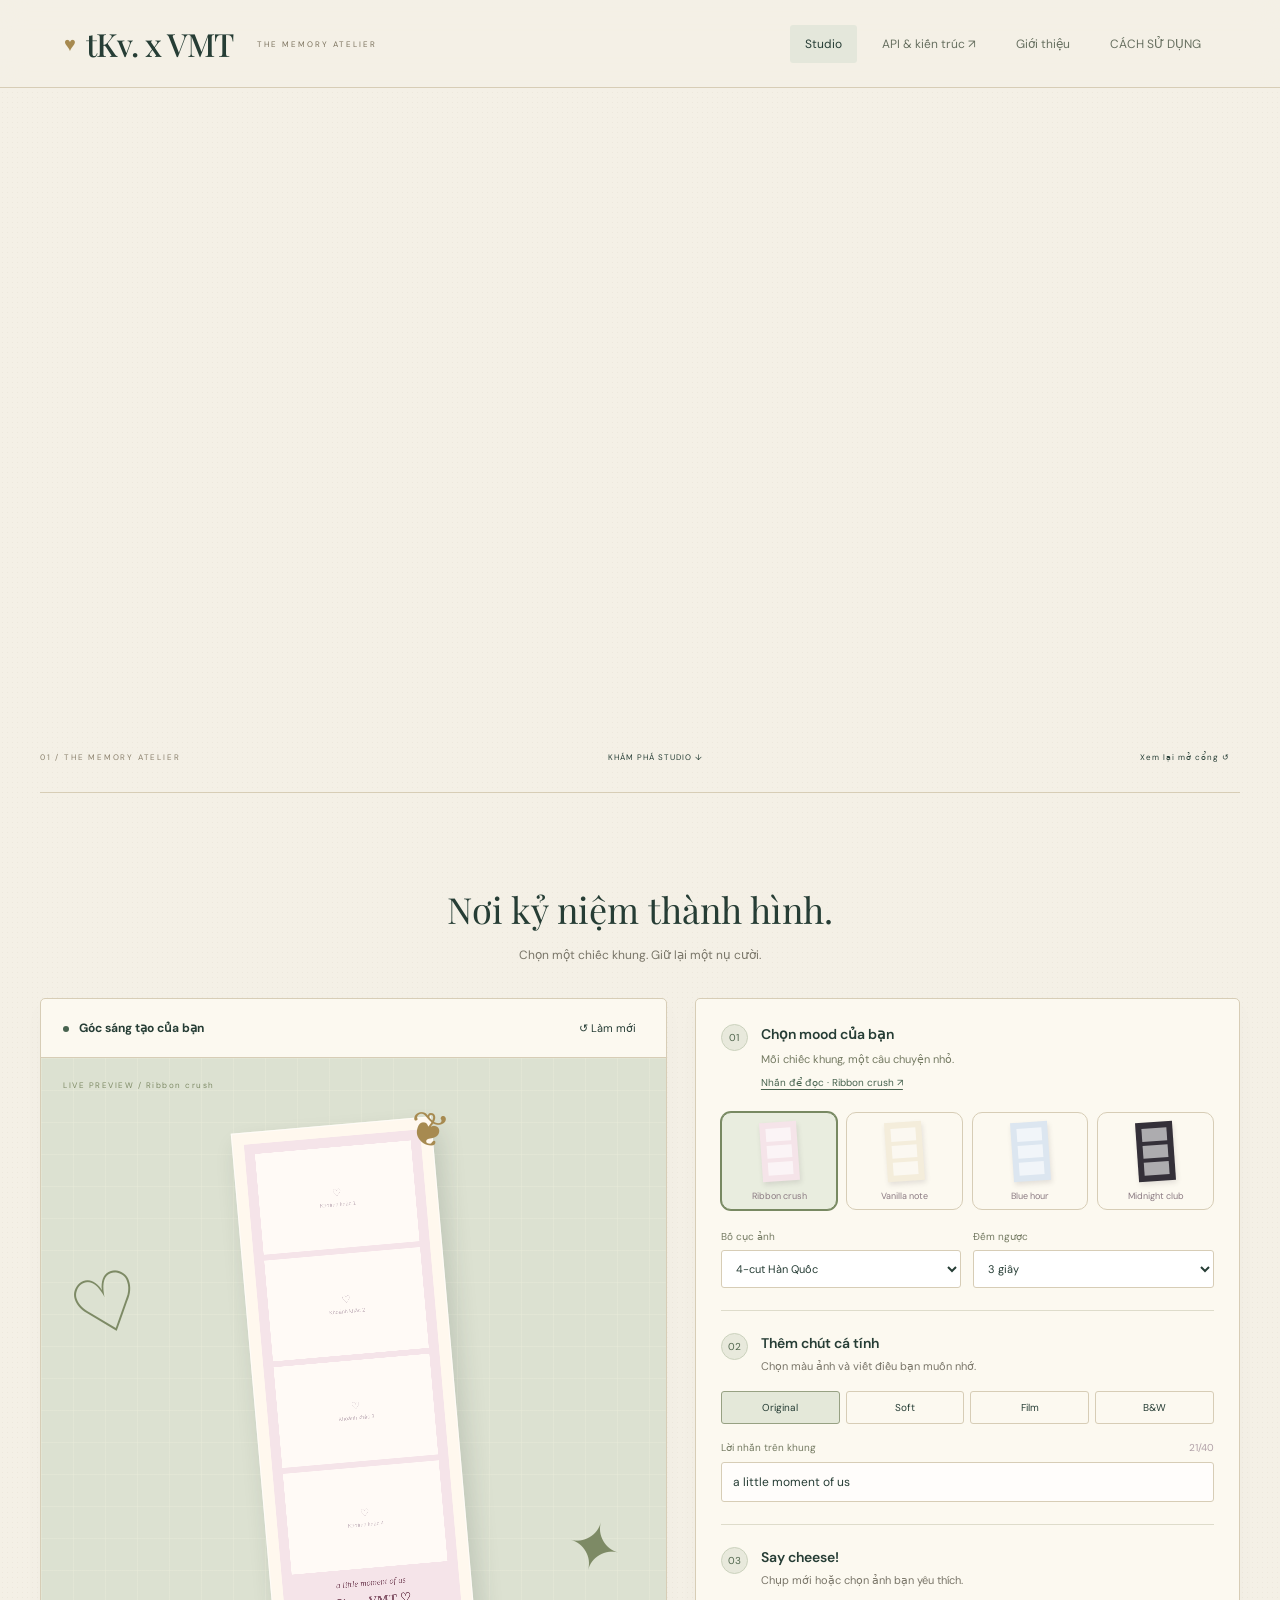
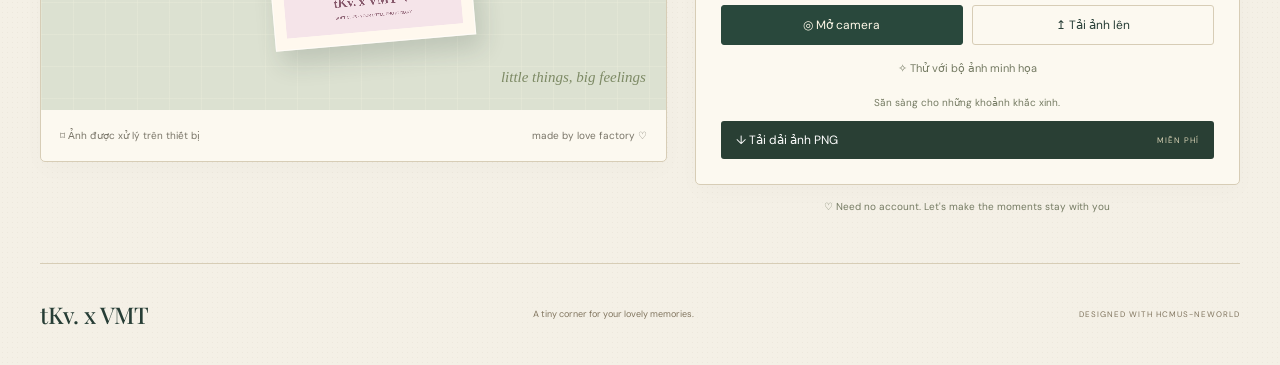
==== index.html @ b42f2ff2 "Add song-inspired stories and clear reading hints" ====
<!doctype html>
<html lang="vi"><head><meta charset="utf-8"><meta name="viewport" content="width=device-width,initial-scale=1"><title>tKv. x VMT — Your little photo club</title><link rel="stylesheet" href="style.css?v=9"></head>
<body>
<div id="entrance" class="entrance" hidden aria-label="Chào mừng đến tKv. x VMT"><div class="gate-leaf gate-left" aria-hidden="true"><span>tKv.</span></div><div class="gate-leaf gate-right" aria-hidden="true"><span>VMT</span></div><div class="entrance-title"><small>THE MEMORY ATELIER</small><p>A little moment.<br><em>A timeless memory.</em></p><span>tKv. x VMT · NEWORLD</span></div><button id="skipEntrance">Bỏ qua mở đầu ↗</button></div><header><a class="brand" href="#about-us" aria-label="tKv. x VMT — Giới thiệu">♥ <b>tKv. x VMT</b><span>THE MEMORY ATELIER</span></a><nav><button class="active" id="studioTab">Studio</button><button id="apiTab">API & kiến trúc ↗</button><button id="aboutTab">Giới thiệu</button><button id="help">CÁCH SỬ DỤNG</button></nav></header>
<main id="studio"><section class="intro atelier-hero"><div class="hero-copy"><span class="eyebrow">EST. 2026 · HCMUS — NEWORLD</span><h1><span>Một chút bạn,</span><em>một chút khoảnh khắc.</em></h1><p>Ghé chiếc booth nhỏ, để những khoảnh khắc hôm nay<br>trở thành kỷ niệm của mai sau.</p><button class="primary" id="enterStudio">Tạo khoảnh khắc của bạn <span>↗</span></button></div><div class="arch-scene" aria-hidden="true"><div class="arch-frame"><div class="arch-sun"></div><div class="arch-hills"></div><div class="arch-column left"></div><div class="arch-column right"></div><div class="arch-keystone">✦</div><div class="memory-ticket"><span>CARTE DE SOUVENIR</span><b>Les petits<br><i>moments.</i></b><span>tKv. x VMT</span></div></div><span class="arch-caption">A LITTLE MOMENT, A LOVELY MEMORY</span></div><div class="hero-bottom"><span>01 / THE MEMORY ATELIER</span><button id="scrollStudio">KHÁM PHÁ STUDIO ↓</button><button id="replayEntrance">Xem lại mở cổng ↺</button></div></section><div class="studio-heading"><span class="eyebrow">YOUR OWN LITTLE ATELIER</span><h2>Nơi kỷ niệm thành hình.</h2><p>Chọn một chiếc khung. Giữ lại một nụ cười.</p></div>
<div class="workspace" id="booth"><section class="preview card"><div class="cardhead"><strong><i></i> Góc sáng tạo của bạn</strong><button id="reset">↺ Làm mới</button></div><div class="stage"><span class="stage-label">LIVE PREVIEW / <span id="frameLabel">Ribbon crush</span></span><div class="doodle">♡</div><div class="paper"><canvas id="strip" width="600" height="1680" aria-label="Xem trước dải ảnh bốn tấm"></canvas><span class="bow">❦</span></div><span class="stage-note">little things, big feelings</span><span class="star">✦</span></div><div class="previewfoot"><span>⌑ Ảnh được xử lý trên thiết bị</span><span>made by love factory ♡</span></div></section>
<aside><section class="card controls"><div class="step"><span>01</span><div><h2>Chọn mood của bạn</h2><button id="frameStory" class="story-link">Mỗi chiếc khung, một câu chuyện nhỏ.<span class="story-hint">Nhấn để đọc câu chuyện · Ribbon crush ↗</span></button></div></div><div class="frames" id="frames"></div><div class="fieldrow"><label>Bố cục ảnh<select id="layout"><option value="4">4-cut Hàn Quốc</option><option value="3">3 khoảnh khắc</option><option value="2">2 tấm đôi</option></select></label><label>Đếm ngược<select id="delay"><option value="3">3 giây</option><option value="5">5 giây</option><option value="0">Không chờ</option></select></label></div><div class="divider"></div><div class="step"><span>02</span><div><h2>Thêm chút cá tính</h2><p>Chọn màu ảnh và viết điều bạn muốn nhớ.</p></div></div><div class="filters" id="filters"></div><label class="caption-label" for="caption">Lời nhắn trên khung <span id="count">21/40</span></label><input id="caption" maxlength="40" value="a little moment of us"><div class="divider"></div><div class="step"><span>03</span><div><h2>Say cheese!</h2><p>Chụp mới hoặc chọn ảnh bạn yêu thích.</p></div></div><div class="actions"><button class="primary" id="camera">◎ Mở camera</button><button id="upload">↥ Tải ảnh lên</button><input hidden id="files" type="file" accept="image/*" multiple></div><button class="demo" id="demo">✧ Thử với bộ ảnh minh họa</button><p class="status" id="status" role="status">Sẵn sàng cho những khoảnh khắc xinh.</p><button id="download" class="download">↓ Tải dải ảnh PNG <span>MIỄN PHÍ</span></button></section><div class="tip">♡ Need no account. Let's make the moments stay with you</div></aside></div>

<footer><a class="footer-brand" href="#about-us">tKv. x VMT</a><span>A tiny corner for your lovely memories.</span><span>DESIGNED WITH HCMUS-NEWORLD</span></footer></main>
<main id="api" hidden><div class="intro"><div><span class="eyebrow">DEVELOPER PREVIEW / V1</span><h1>Đằng sau<br>những <em>khoảnh khắc.</em></h1><p>Thiết kế API để duyệt trước khi triển khai backend.</p></div><span class="badge">API MOCK · CHƯA CÓ LƯU TRỮ CLOUD</span></div><section class="card apicard"><h2>Kiến trúc đề xuất</h2><p>Frontend chụp, lọc và xuất PNG bằng Canvas trên thiết bị. Backend cung cấp danh mục khung; lưu và chia sẻ ảnh là tính năng tùy chọn, chỉ tải lên khi người dùng chủ động chọn.</p><div class="architecture"><span>Trình duyệt<br><small>Camera · Canvas · PNG</small></span>→<span>REST API /v1<br><small>Khung · phiên chia sẻ</small></span>→<span>Database + Object storage<br><small>Metadata · ảnh có thời hạn</small></span></div><h2>Endpoints</h2><div id="endpoints"></div><button class="primary" id="tryApi">Chạy thử GET /frames.json</button><pre id="response">Nhấn chạy thử để xem phản hồi từ API mẫu.</pre><h2>Quy ước trước khi triển khai</h2><p>API trả JSON; lỗi theo cấu trúc { error: { code, message, requestId } }. Upload giới hạn 10 MB, kiểm tra định dạng thực tế; link chia sẻ dùng token ngẫu nhiên và tự hết hạn sau 24 giờ. Admin cần đăng nhập và phân quyền; giới hạn tần suất tạo phiên và upload. Các phần này là thiết kế, chưa được triển khai trong bản duyệt.</p><a href="./openapi.json" target="_blank" rel="noopener">Mở đặc tả OpenAPI JSON ↗</a></section></main>
<main class="about-us" id="about-us" aria-labelledby="about-title" hidden>
 <div class="about-heading"><span class="eyebrow">THE PEOPLE BEHIND YOUR LITTLE PHOTO CLUB</span><h2 id="about-title">ABOUT US</h2><p>Bàn một chút về chúng tôi</p></div>
 <div class="about-grid"><figure class="about-photo"><img src="./neworld-team.jpg" width="2048" height="1365" loading="lazy" decoding="async" alt="Ảnh kỷ niệm nhóm sinh viên NEWORLD tại khuôn viên giáo dục quốc phòng"><figcaption>HCMUS- Neworld</figcaption></figure>
 <div class="about-copy"><span class="about-tag">HELLO FROM NEWORLD ✷</span><p>Chúng tôi là những sinh viên khoa Công Nghệ Thông Tin đang theo học năm thứ hai (K25 - CTT6 - NEWORLD) tại ĐH Khoa Học Tự Nhiên (HCMUS).</p><p>Chúng tôi ham học hỏi, chăm chỉ, sáng tạo, thể hiện đúng tinh thần <strong>“Yêu Khoa Học - Chọn Tự Nhiên”.</strong></p><p>Hân hạnh, trân trọng gửi đến các bạn website này để tạo ảnh Photobooth lấy liền khi cần đâu đó một website gọn, nhẹ, mà tiện lợi để lấy ảnh xinh.</p><p class="about-wish">Chúc các bạn ngày tốt lành! <span>♡</span></p><button class="about-return" id="backToStudio">Quay lại photobooth</button></div></div>
</main>
<dialog id="storyDialog" aria-labelledby="storyTitle"><span class="eyebrow">MỖI CHIẾC KHUNG, MỘT CÂU CHUYỆN</span><h2 id="storyTitle"></h2><p id="storyInspiration" class="story-inspiration"></p><div id="storyCopy"></div><button id="closeStory" class="primary">Trở về chọn khung ♡</button></dialog><dialog id="cameraDialog"><div class="cardhead"><strong>Khoảnh khắc của bạn</strong><button id="closeCamera">Đóng ✕</button></div><video id="video" autoplay playsinline muted></video><p id="cameraStatus" role="status">Sẵn sàng</p><button id="snap" class="primary">◎ Chụp bộ ảnh</button></dialog><dialog id="helpDialog"><h2>CÁCH SỬ DỤNG</h2><p>1. Chọn khung, bố cục và màu ảnh.</p><p>2. Mở camera, tải ảnh lên hoặc thử ảnh minh họa.</p><p>3. Viết lời nhắn rồi tải dải ảnh PNG.</p><p>Ảnh được xử lý trên thiết bị và không được gửi lên máy chủ.</p><button id="closeHelp" class="primary">Mình hiểu rồi</button></dialog><script src="app.js?v=9"></script></body></html>
---- style.css ----
@import url('https://fonts.googleapis.com/css2?family=DM+Sans:wght@400;500;600;700&family=Playfair+Display:ital,wght@0,500;0,600;1,500&display=swap');
:root{--ink:#43363d;--muted:#92858b;--pink:#a95270;--border:#eadfe3}*{box-sizing:border-box}body{margin:0;background:#faf7f5;color:var(--ink);font:14px 'DM Sans',Arial,sans-serif}button,input,select{font:inherit}button,a,select{touch-action:manipulation}button{cursor:pointer;background:transparent;border:1px solid var(--border);color:var(--ink);border-radius:9px;padding:11px 15px}button:hover{border-color:var(--pink);background:#fbf0f3}button:focus-visible,a:focus-visible{outline:3px solid #b9577c;outline-offset:3px}header{height:88px;border-bottom:1px solid var(--border);display:flex;align-items:center;justify-content:space-between;padding:0 5%;gap:20px}.brand{text-decoration:none;color:var(--pink);display:flex;align-items:center;gap:10px;font-size:27px}.brand b{font-size:38px;color:var(--ink);letter-spacing:-3px}.brand span{font-size:9px;letter-spacing:2px;color:var(--muted);margin-left:14px}nav{display:flex;gap:10px}nav button{border:0;color:#8e7a83;font-size:12px}nav .active{background:#f0e3e8;color:#a24c6c}.badge{font-size:9px;letter-spacing:1.4px;background:#fff;border:1px solid var(--border);padding:9px 12px;border-radius:30px;color:#9b7585}main{max-width:1240px;margin:auto;padding:45px 40px 0}.intro{display:flex;justify-content:space-between;align-items:center;margin-bottom:35px}.eyebrow{font-size:9px;letter-spacing:2.8px;color:#a06f82}h1{font:500 49px/1.15 'Playfair Display',Georgia,serif;letter-spacing:-1.8px;margin:15px 0}h1 em{color:var(--pink);font-weight:500}.intro p{font-size:13px;color:var(--muted)}.note{transform:rotate(7deg);font:italic 25px/1.4 Georgia;color:#ac7d8d;border-top:1px solid #d9b8c3;border-bottom:1px solid #d9b8c3;padding:20px 30px;margin-right:45px}.note small{display:block;font:8px Arial;letter-spacing:2px;margin-top:15px}.workspace{display:grid;grid-template-columns:1.15fr 1fr;gap:28px;align-items:start}.card{border:1px solid var(--border);border-radius:18px;background:#fffdfb;overflow:hidden}.cardhead{display:flex;align-items:center;justify-content:space-between;padding:14px 22px;font-size:12px;border-bottom:1px solid var(--border)}.cardhead button{font-size:11px;border:0;padding:8px}.cardhead i{display:inline-block;width:6px;height:6px;background:var(--pink);border-radius:50%;margin-right:7px}.stage{height:652px;position:relative;display:flex;justify-content:center;align-items:center;background-color:#edd5dd;background-image:linear-gradient(#ffffff40 1px,transparent 1px),linear-gradient(90deg,#ffffff40 1px,transparent 1px);background-size:32px 32px;overflow:hidden}.stage-label{position:absolute;top:22px;left:22px;letter-spacing:1.5px;font-size:8px;color:#926b7a}.paper{position:relative;transform:rotate(-5deg);box-shadow:6px 14px 25px #79545f35;border:1px solid #fff9;background:#fff8ee;padding:11px}.paper canvas{display:block;width:177px;height:496px}.bow{position:absolute;right:-17px;top:-19px;font-size:46px;transform:rotate(18deg)}.doodle{position:absolute;left:30px;top:200px;font:80px Georgia;color:#bd728c;transform:rotate(-20deg)}.star{position:absolute;right:45px;bottom:120px;font-size:65px;color:#95a4c2;transform:rotate(15deg)}.stage-note{position:absolute;bottom:24px;right:20px;font:italic 15px Georgia;color:#a6788a}.previewfoot{display:flex;justify-content:space-between;padding:19px;font-size:10px;color:var(--muted)}.controls{padding:25px}.step{display:flex;gap:13px;align-items:start;margin-bottom:18px}.step>span{width:27px;height:27px;display:grid;place-items:center;background:#f7edf1;border:1px solid #efdae3;color:#a85a77;font-size:10px;border-radius:50%}h2{font-size:14px;margin:1px 0 7px;font-weight:600}.step p{font-size:11px;color:var(--muted);margin:0}.frames{display:grid;grid-template-columns:repeat(4,1fr);gap:9px}.frame{padding:9px 4px 7px;border-radius:10px;font-size:9px;color:#8b7a82}.frame.selected{border-color:#b56683;background:#fcf1f5;box-shadow:0 0 0 1px #b56683}.mini{display:flex;flex-direction:column;gap:4px;width:37px;margin:0 auto 9px;padding:6px;background:var(--color);box-shadow:1px 3px 5px #43363d20;transform:rotate(-4deg)}.mini i{height:13px;background:#fff9;display:block}.fieldrow{display:flex;gap:12px;margin-top:20px}.fieldrow label{flex:1;font-size:10px;color:#8c7881}select{display:block;width:100%;margin-top:7px;border:1px solid var(--border);padding:10px;border-radius:8px;color:var(--ink);background:white;font-size:11px}.divider{height:1px;background:#eee6e8;margin:22px 0}.filters{display:flex;gap:6px;margin-bottom:17px}.filters button{flex:1;font-size:10px;padding:9px 4px}.filters .selected{background:#f1e2e8;border-color:#bc8b9e}.caption-label{display:flex;justify-content:space-between;color:#8c7881;font-size:10px;margin-bottom:8px}.caption-label span{color:#b0a0a7}input{width:100%;padding:11px;border:1px solid var(--border);border-radius:8px;background:#fffdfb;color:var(--ink);font-size:12px}.actions{display:flex;gap:9px}.actions button{flex:1;font-size:12px}.primary{background:var(--pink);color:white;border-color:var(--pink)}.primary:hover{background:#93435f;color:white}.demo{width:100%;border:0;font-size:11px;color:#a77387;margin-top:5px}.status{font-size:10px;color:#9d8590;text-align:center;min-height:15px}.download{width:100%;background:#44373e;color:white;border:0;display:flex;align-items:center;justify-content:space-between;font-size:12px}.download:hover{background:#65515d}.download span{font-size:8px;letter-spacing:1px;color:#d6bbc6}.tip{font-size:10px;color:#a08692;text-align:center;margin:15px 0}footer{display:flex;align-items:center;justify-content:space-between;padding:35px 0;color:#a38f98;font-size:9px;gap:15px}footer b{font-size:26px;letter-spacing:-2px;color:var(--ink)}footer span:last-child{font-size:8px;letter-spacing:1.5px}.apicard{padding:30px;line-height:1.8;margin-bottom:40px}.apicard h2{font-size:18px;margin:24px 0 10px}.architecture{display:flex;align-items:center;gap:20px;margin:25px 0}.architecture span{flex:1;background:#f7edf1;padding:20px;border-radius:10px}.architecture small{color:var(--muted)}.endpoint{padding:12px 0;border-bottom:1px solid var(--border);display:flex;gap:15px}.endpoint code{color:#a95270;min-width:255px}.endpoint span{font-size:12px}pre{background:#f5eff2;padding:20px;border-radius:10px;overflow:auto;max-height:350px;font-size:12px}dialog{border:1px solid var(--border);border-radius:18px;max-width:600px;width:90%;padding:25px;background:#fffaf8;color:var(--ink)}dialog::backdrop{background:#43363d80}video{width:100%;max-height:55vh;transform:scaleX(-1);background:#eee}dialog p{line-height:1.8}#cameraStatus{text-align:center}[hidden]{display:none!important}@media(min-width:1400px){main{padding-top:55px}}@media(max-width:800px){header{padding:12px 18px;height:auto;flex-wrap:wrap}.brand span,.badge{display:none}nav{gap:0}nav button{font-size:10px;padding:8px}.brand b{font-size:31px}main{padding:30px 18px 0}h1{font-size:39px}.note{font-size:17px;margin:0;padding:15px}.note small{font-size:6px}.workspace{grid-template-columns:1fr}.stage{height:600px}.controls{padding:22px}.intro{gap:15px}.intro p{font-size:11px}footer span:last-child{display:none}.architecture{flex-direction:column;align-items:stretch}.endpoint{flex-direction:column;gap:2px}.apicard{padding:20px}}@media(prefers-reduced-motion:no-preference){button{transition:background .2s,border-color .2s}.paper{transition:transform .3s}.paper:hover{transform:rotate(0)}}

/* Neworld introduction dialog */
header{position:sticky;top:0;z-index:20;background:#faf7f5f2;backdrop-filter:blur(12px)}.brand b{letter-spacing:-1.5px}.brand{border-radius:5px}.footer-brand{font-weight:700;font-size:23px;letter-spacing:-.5px;color:var(--ink);text-decoration:none}
.about-us{width:100%;max-width:1240px;margin:auto;padding:45px 40px 60px;font-family:'DM Sans','Segoe UI',Arial,sans-serif}.about-close{position:sticky;top:0;z-index:2;display:block;margin:0 0 0 auto;width:36px;height:36px;padding:5px;border-radius:50%;background:#fffaf8;box-shadow:0 3px 12px #43363d10}.about-heading{text-align:center;margin:0 0 28px}.about-heading h2{font-family:'DM Sans','Segoe UI',Arial,sans-serif;font-size:30px;font-weight:600;letter-spacing:3px;color:var(--pink);margin:12px 0}.about-heading>p{color:#816c76;font-size:15px;line-height:1.6}.about-heading .eyebrow{font-size:8px;letter-spacing:2px}.about-grid{display:grid;grid-template-columns:1.1fr 1fr;gap:28px;align-items:start}.about-photo{margin:0;padding:10px 10px 0;background:#fff;border:1px solid var(--border);border-radius:13px;box-shadow:0 6px 20px #79545f12;overflow:hidden}.about-photo img{display:block;width:100%;height:auto;aspect-ratio:2048/1365;border-radius:6px;object-fit:contain}.about-photo figcaption{text-align:center;padding:15px 2px;font-family:'DM Sans','Segoe UI',Arial,sans-serif;font-size:13px;font-weight:600;letter-spacing:.6px;color:#86586b}.about-copy{font-size:14px;line-height:1.9}.about-copy p{margin:14px 0;color:#705d67}.about-copy strong{color:var(--pink);font-weight:600}.about-tag{font-size:9px;letter-spacing:1.8px;color:var(--pink)}.about-copy .about-wish{font-size:17px;font-weight:500;color:var(--pink);margin-top:22px}.about-wish span{margin-left:6px}.about-return{font-size:12px;color:var(--pink);border-color:#dfc0cd;margin-top:5px}
@media(prefers-reduced-motion:no-preference){.about-us[open]{animation:about-enter .3s ease-out}.about-us[open]::backdrop{animation:about-backdrop .3s ease-out}@keyframes about-enter{from{opacity:0;transform:translateY(16px) scale(.98)}to{opacity:1;transform:none}}@keyframes about-backdrop{from{opacity:0}to{opacity:1}}@media(hover:hover) and (pointer:fine){.about-photo{transition:transform .35s ease,box-shadow .35s ease}.about-photo img{transition:transform .5s ease}.about-photo:hover{transform:translateY(-2px) rotate(1.2deg);animation:photo-wiggle .65s ease-in-out;box-shadow:0 12px 25px #79545f22}.about-photo:hover img{transform:scale(1.025)}}}
@media(max-width:800px){.about-us{padding:30px 18px 45px}.about-grid{grid-template-columns:1fr;gap:22px}.about-heading h2{font-size:27px}.about-heading>p{font-size:14px}.about-copy{font-size:14px}.about-photo figcaption{font-size:12px}.footer-brand{font-size:21px}}

.about-us .about-heading{margin:15px 0 35px}.about-us .about-grid{align-items:start}.about-us .about-copy{line-height:2;font-size:15px}.about-us .about-photo{position:sticky;top:120px}footer span:last-child{display:block;font-size:8px;letter-spacing:1px}header{gap:12px}nav{flex-wrap:wrap}@media(max-width:800px){.about-us .about-photo{position:relative;top:auto}.about-us .about-copy{font-size:14px}footer{flex-wrap:wrap}footer span:last-child{flex-basis:100%;text-align:center;margin-top:10px}nav button{padding:8px 7px}}@media(prefers-reduced-motion:no-preference){.scroll-reveal{opacity:0;transform:translateY(22px);transition:opacity .65s ease,transform .65s ease}.scroll-reveal.revealed{opacity:1;transform:none}}

.about-us .about-photo{width:94%;justify-self:center;transform-origin:50% 65%}@keyframes photo-wiggle{0%{transform:translateY(0) rotate(0)}25%{transform:translateY(-2px) rotate(1.8deg)}50%{transform:translateY(-2px) rotate(.6deg)}75%{transform:translateY(-2px) rotate(1.5deg)}100%{transform:translateY(-2px) rotate(1.2deg)}}@media(prefers-reduced-motion:no-preference){.about-copy>.scroll-reveal{transition:opacity .85s ease,transform .85s ease;transform:translateY(28px)}.about-copy>.scroll-reveal.revealed{transform:none}}
@media(prefers-reduced-motion:no-preference) and (hover:hover) and (pointer:fine){.about-us .about-photo:hover{transform:translateY(-2px) rotate(1.2deg);animation:photo-wiggle .65s ease-in-out}}
/* The Memory Atelier — classical European edition */
:root{--ink:#263d35;--muted:#797568;--pink:#47634f;--border:#d7cdb6;--gold:#a78a50;--paper:#f4f0e6}body{background:var(--paper);background-image:radial-gradient(#9e8d6c13 .7px,transparent .7px);background-size:5px 5px;color:var(--ink)}header{background:#f4f0e6ed;border-bottom:1px solid var(--border)}.brand{color:var(--gold);font-size:20px}.brand b{font:500 32px 'Playfair Display',Georgia,serif;letter-spacing:-1px}.brand span{color:#7c725e;font-size:8px}nav button{color:#687061}nav .active{background:#e4e7db;color:#263d35}button,input,select{border-radius:3px}button:hover{background:#e9e6da;border-color:#8d946e}button:focus-visible,a:focus-visible{outline-color:#a78a50}.primary{background:#29483c;color:#fff9e9;border-color:#29483c}.primary:hover{background:#3c5e4e}main{max-width:1320px}.atelier-hero{position:relative;min-height:660px;display:grid;grid-template-columns:1.15fr 1fr;gap:40px;padding:30px 0 80px;margin-bottom:60px;border-bottom:1px solid var(--border)}.hero-copy{z-index:1}.eyebrow{color:#8c7549;letter-spacing:2px;font-size:9px}.hero-copy h1{font-size:clamp(44px,5vw,69px);line-height:1.2;letter-spacing:-2px;margin:26px 0}.hero-copy h1>span,.hero-copy h1>em{display:block}.hero-copy h1 em{color:#667653}.hero-copy p{color:#797568;line-height:1.9;font-size:14px}.hero-copy .primary{margin-top:22px;padding:16px 22px;min-width:250px;text-align:left}.hero-copy .primary span{float:right;margin-left:25px}.hero-footnote{display:block;font-size:8px;letter-spacing:1.5px;color:#8a806d;margin-top:17px}.arch-scene{position:relative;padding:15px 30px;text-align:center}.arch-frame{position:relative;height:475px;max-width:370px;margin:auto;overflow:hidden;border-radius:190px 190px 0 0;border:12px double #b8a57e;background:linear-gradient(160deg,#c9d1bc,#ece4ce 55%,#a4b299);box-shadow:0 0 0 10px #e8e0cf,0 0 0 11px #c7b993,14px 24px 45px #34453715}.arch-frame:before{content:'';position:absolute;inset:13px;border:1px solid #f7f1dc;border-radius:180px 180px 0 0;z-index:2}.arch-sun{position:absolute;top:62px;right:52px;width:110px;height:110px;border-radius:50%;background:#f5eccd;box-shadow:0 0 55px #fff8db}.arch-hills{position:absolute;width:150%;height:220px;bottom:-30px;left:-25%;border-radius:50% 60% 0 0;background:#7f9474;transform:rotate(-12deg);box-shadow:55px -40px 0 #a7b697,0 70px 0 20px #516d59}.arch-column{position:absolute;top:135px;bottom:0;width:32px;background:repeating-linear-gradient(90deg,#c1b18d 0 4px,#e8ddbf 5px 9px);z-index:3;box-shadow:0 0 0 3px #d6c8a8}.arch-column.left{left:0}.arch-column.right{right:0}.arch-keystone{position:absolute;left:calc(50% - 20px);top:5px;font-size:35px;color:#a98d50;z-index:4}.memory-ticket{position:absolute;inset:160px 45px 48px;background:#faf4e4;border:1px solid #b39b6d;outline:5px solid #f5efdd;transform:rotate(-7deg);z-index:4;box-shadow:12px 16px 20px #243d3426;display:flex;flex-direction:column;justify-content:space-around;padding:22px 10px}.memory-ticket span{font-size:8px;letter-spacing:2px;color:#8b795b}.memory-ticket b{font:32px/1.25 'Playfair Display',Georgia,serif;font-weight:500}.memory-ticket i{color:#7c8a66}.arch-caption{display:block;margin-top:28px;font-size:8px;letter-spacing:2px;color:#8c7a57}.hero-bottom{position:absolute;bottom:20px;left:0;right:0;display:flex;align-items:center;justify-content:space-between;font-size:8px;letter-spacing:1.8px;color:#8b816d}.hero-bottom button{border:0;font-size:8px;letter-spacing:1px;padding:10px}.studio-heading{text-align:center;margin:0 0 35px}.studio-heading h2{font:36px 'Playfair Display',Georgia,serif;margin:14px 0}.studio-heading p{color:var(--muted);font-size:12px}#booth{scroll-margin-top:115px}.card{border-radius:5px;background:#fcf9f0;box-shadow:0 8px 25px #253a3005}.stage{background-color:#dce1d1;background-image:linear-gradient(#f9f7e430 1px,transparent 1px),linear-gradient(90deg,#f9f7e430 1px,transparent 1px)}.stage-label,.stage-note,.doodle,.star{color:#7d8a65}.bow{color:#a78a50;font-size:47px}.step>span{background:#e8e9dc;border-color:#cbd2bd;color:#4f654c}.frame.selected{background:#e9eddf;border-color:#788962;box-shadow:0 0 0 1px #788962}.filters .selected{background:#e4e8d9;border-color:#97a183}.download{background:#293f34}.download:hover{background:#405b49}.download span{color:#d6d1b4}.demo,.status,.tip,.caption-label,.fieldrow label{color:#747a62}.divider{background:#dedccb}.paper{box-shadow:6px 14px 25px #243a3029}.about-heading h2{font:48px 'Playfair Display',Georgia,serif;letter-spacing:1px}.about-heading>p{color:#7b755f}.about-copy p{color:#5f675b}.about-us .about-copy{line-height:2.1}.about-photo{background:#faf5e7;border-radius:2px;border:1px solid #cbbb95;padding:12px 12px 0;box-shadow:0 0 0 4px #eee5d2,0 12px 30px #2b443318}.about-photo img{border-radius:0}.about-photo figcaption{color:#7f704f;font-family:'Playfair Display',Georgia,serif;font-size:17px}.about-return{border-color:#a4ad91}.architecture span,pre{background:#e8eade}.endpoint code{color:#47634f}dialog{background:#faf5e9;border-radius:4px}footer{border-top:1px solid var(--border);margin-top:35px;color:#81755f}.footer-brand{font-family:'Playfair Display',Georgia,serif;font-weight:500}
/* Two carved doors: transforms only, with a reachable skip control. */
.entrance{position:fixed;inset:0;z-index:1000;perspective:1400px;overflow:hidden;isolation:isolate}.gate-leaf{position:absolute;top:0;bottom:0;width:50.1%;background:repeating-linear-gradient(90deg,#ffffff03 0 2px,transparent 3px 10px),#203b31;border:1px solid #a18b57;transition:transform 1.65s cubic-bezier(.65,0,.2,1);backface-visibility:hidden;display:grid;place-items:center}.gate-leaf:before{content:'';position:absolute;inset:5vw 3vw;border:1px solid #a18b57;border-radius:45vw 45vw 0 0;box-shadow:inset 0 0 0 9px #203b31,inset 0 0 0 10px #8e7c50}.gate-leaf:after{content:'❦';position:absolute;bottom:12%;color:#a18b57;font-size:55px}.gate-leaf>span{font:italic 100px 'Playfair Display',Georgia,serif;color:#a18b5725}.gate-left{left:0;transform-origin:left center}.gate-right{right:0;transform-origin:right center}.entrance-title{position:absolute;inset:30% 12% auto;text-align:center;color:#f5ecd7;transition:opacity .45s,transform .7s;pointer-events:none}.entrance-title small,.entrance-title>span{font-size:9px;letter-spacing:3px;color:#ceb986}.entrance-title p{font:clamp(30px,5vw,62px)/1.3 'Playfair Display',Georgia,serif}.entrance-title em{color:#d4bd8b}#skipEntrance{position:absolute;bottom:30px;left:50%;transform:translateX(-50%);color:#eadfbe;border-color:#9b895f;background:#203b31;white-space:nowrap}.entrance.opening{pointer-events:none}.entrance.opening .gate-left{transform:rotateY(-105deg)}.entrance.opening .gate-right{transform:rotateY(105deg)}.entrance.opening .entrance-title{opacity:0;transform:translateY(-12px)}.entrance.opening #skipEntrance{opacity:0}body.entering{overflow:hidden}
@media(prefers-reduced-motion:no-preference){.atelier-reveal{opacity:0;transform:translateY(24px);transition:opacity .9s ease,transform .9s cubic-bezier(.2,.65,.3,1);transition-delay:var(--reveal-delay,0ms)}.atelier-reveal.is-visible{opacity:1;transform:none}.arch-sun{animation:sunlight 8s ease-in-out infinite alternate}@keyframes sunlight{to{opacity:.65;transform:translateY(-8px)}}.memory-ticket{transition:transform .6s}.arch-scene:hover .memory-ticket{transform:rotate(-3deg) translateY(-5px)}}
@media(max-width:800px){.atelier-hero{grid-template-columns:1fr;gap:30px;min-height:auto;padding-top:15px;padding-bottom:75px;margin-bottom:40px}.hero-copy{text-align:center}.hero-copy h1{font-size:45px;letter-spacing:-1px}.hero-copy p{font-size:12px}.hero-copy p br{display:none}.arch-frame{height:360px;max-width:280px}.arch-scene{padding:10px 30px}.memory-ticket{inset:120px 35px 35px}.memory-ticket b{font-size:27px}.hero-bottom{flex-wrap:wrap;gap:8px;justify-content:center}.hero-bottom>span{display:none}.brand b{font-size:29px}.studio-heading h2{font-size:28px}.gate-leaf:before{inset:20px 10px}.gate-leaf>span{font-size:55px}.entrance-title{inset:32% 5% auto}.entrance-title small,.entrance-title>span{font-size:8px;letter-spacing:2px}.about-heading h2{font-size:36px}header{gap:8px}.arch-caption{font-size:7px}.hero-footnote{font-size:7px}.about-us{padding-bottom:60px}}
@media(prefers-reduced-motion:reduce){.entrance{display:none!important}.atelier-reveal{opacity:1;transform:none}.gate-leaf,.entrance-title{transition:none}html{scroll-behavior:auto}}

.story-link{display:block;border:0;border-bottom:1px dashed #a78a5070;border-radius:0;padding:0 0 3px;font-size:11px;line-height:1.7;color:#747a62;text-align:left}.story-link:hover{color:#29483c;background:transparent}#storyTitle{font:30px "Playfair Display",Georgia,serif;margin:20px 0}#storyCopy{font-size:15px;line-height:2;margin-bottom:25px}.hero-copy h1 em{max-width:650px}

.story-link{border-bottom:0}.story-hint{display:block;margin-top:5px;color:#47634f;font-size:10px;text-decoration:underline;text-underline-offset:3px}.story-inspiration{font-size:11px;color:#7d704e;line-height:1.7;border-bottom:1px solid var(--border);padding-bottom:14px}#storyDialog{max-height:85dvh;overflow:auto}#storyCopy p{font-size:14px;line-height:1.9;margin:15px 0}#storyTitle{font-size:29px;line-height:1.3}
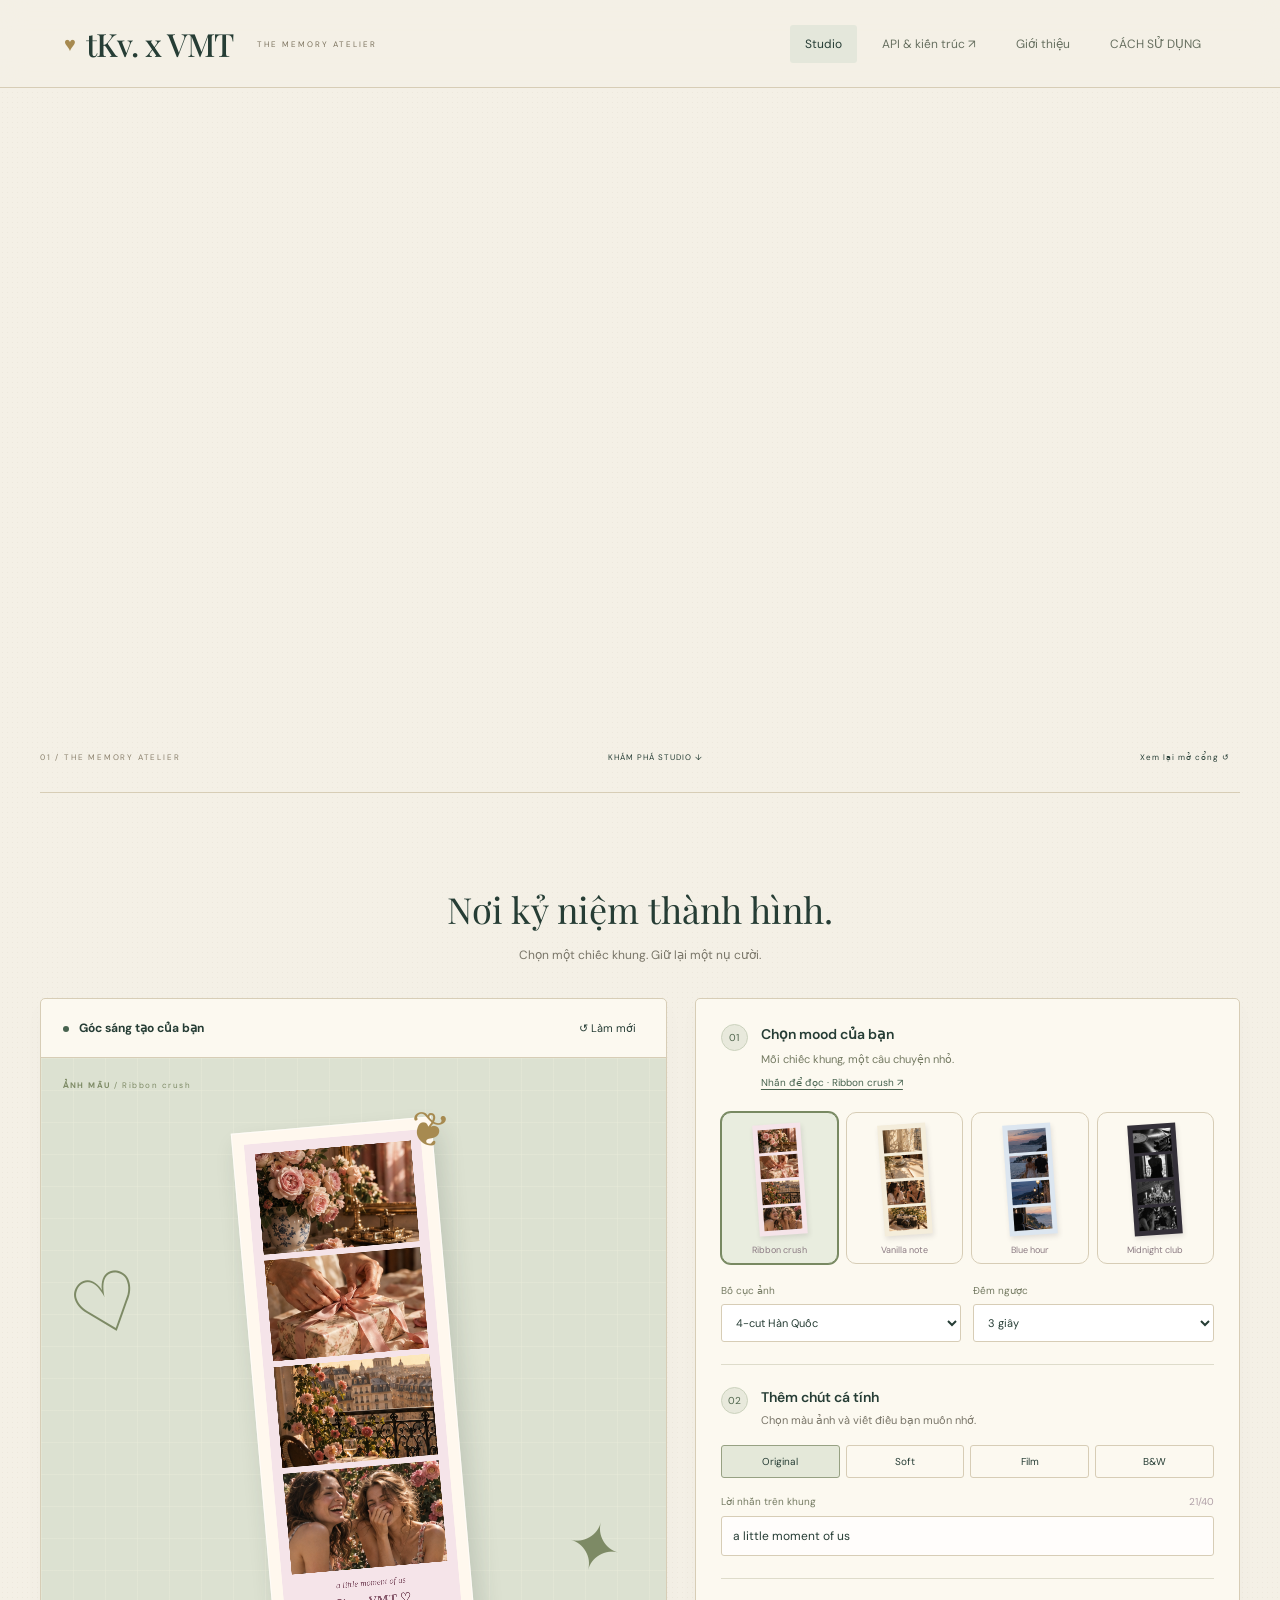
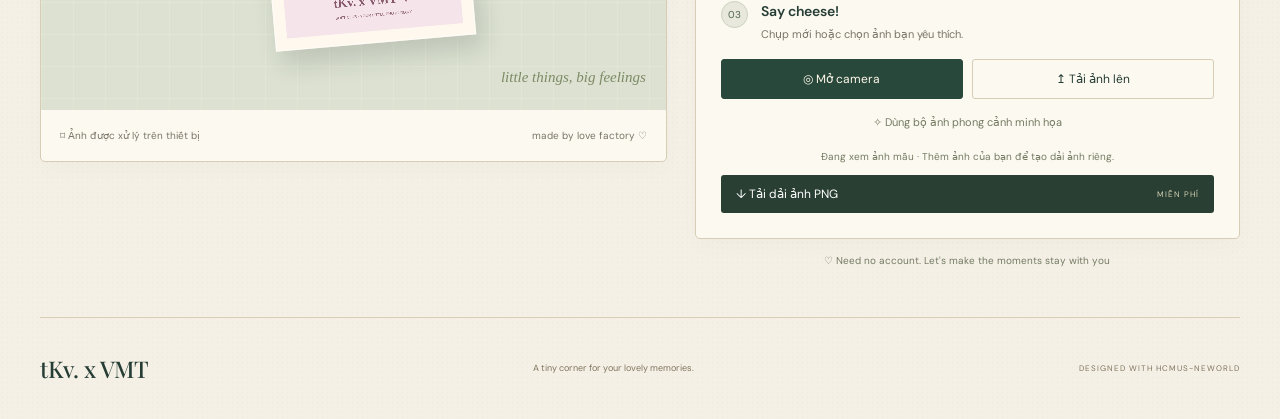
==== commit ee42535d: "Show four-photo samples for every frame" ====
--- a/index.html
+++ b/index.html
@@ -1,10 +1,10 @@
 <!doctype html>
-<html lang="vi"><head><meta charset="utf-8"><meta name="viewport" content="width=device-width,initial-scale=1"><title>tKv. x VMT — Your little photo club</title><link rel="stylesheet" href="style.css?v=9"></head>
+<html lang="vi"><head><meta charset="utf-8"><meta name="viewport" content="width=device-width,initial-scale=1"><title>tKv. x VMT — Your little photo club</title><link rel="stylesheet" href="style.css?v=10"></head>
 <body>
 <div id="entrance" class="entrance" hidden aria-label="Chào mừng đến tKv. x VMT"><div class="gate-leaf gate-left" aria-hidden="true"><span>tKv.</span></div><div class="gate-leaf gate-right" aria-hidden="true"><span>VMT</span></div><div class="entrance-title"><small>THE MEMORY ATELIER</small><p>A little moment.<br><em>A timeless memory.</em></p><span>tKv. x VMT · NEWORLD</span></div><button id="skipEntrance">Bỏ qua mở đầu ↗</button></div><header><a class="brand" href="#about-us" aria-label="tKv. x VMT — Giới thiệu">♥ <b>tKv. x VMT</b><span>THE MEMORY ATELIER</span></a><nav><button class="active" id="studioTab">Studio</button><button id="apiTab">API & kiến trúc ↗</button><button id="aboutTab">Giới thiệu</button><button id="help">CÁCH SỬ DỤNG</button></nav></header>
 <main id="studio"><section class="intro atelier-hero"><div class="hero-copy"><span class="eyebrow">EST. 2026 · HCMUS — NEWORLD</span><h1><span>Một chút bạn,</span><em>một chút khoảnh khắc.</em></h1><p>Ghé chiếc booth nhỏ, để những khoảnh khắc hôm nay<br>trở thành kỷ niệm của mai sau.</p><button class="primary" id="enterStudio">Tạo khoảnh khắc của bạn <span>↗</span></button></div><div class="arch-scene" aria-hidden="true"><div class="arch-frame"><div class="arch-sun"></div><div class="arch-hills"></div><div class="arch-column left"></div><div class="arch-column right"></div><div class="arch-keystone">✦</div><div class="memory-ticket"><span>CARTE DE SOUVENIR</span><b>Les petits<br><i>moments.</i></b><span>tKv. x VMT</span></div></div><span class="arch-caption">A LITTLE MOMENT, A LOVELY MEMORY</span></div><div class="hero-bottom"><span>01 / THE MEMORY ATELIER</span><button id="scrollStudio">KHÁM PHÁ STUDIO ↓</button><button id="replayEntrance">Xem lại mở cổng ↺</button></div></section><div class="studio-heading"><span class="eyebrow">YOUR OWN LITTLE ATELIER</span><h2>Nơi kỷ niệm thành hình.</h2><p>Chọn một chiếc khung. Giữ lại một nụ cười.</p></div>
-<div class="workspace" id="booth"><section class="preview card"><div class="cardhead"><strong><i></i> Góc sáng tạo của bạn</strong><button id="reset">↺ Làm mới</button></div><div class="stage"><span class="stage-label">LIVE PREVIEW / <span id="frameLabel">Ribbon crush</span></span><div class="doodle">♡</div><div class="paper"><canvas id="strip" width="600" height="1680" aria-label="Xem trước dải ảnh bốn tấm"></canvas><span class="bow">❦</span></div><span class="stage-note">little things, big feelings</span><span class="star">✦</span></div><div class="previewfoot"><span>⌑ Ảnh được xử lý trên thiết bị</span><span>made by love factory ♡</span></div></section>
-<aside><section class="card controls"><div class="step"><span>01</span><div><h2>Chọn mood của bạn</h2><button id="frameStory" class="story-link">Mỗi chiếc khung, một câu chuyện nhỏ.<span class="story-hint">Nhấn để đọc câu chuyện · Ribbon crush ↗</span></button></div></div><div class="frames" id="frames"></div><div class="fieldrow"><label>Bố cục ảnh<select id="layout"><option value="4">4-cut Hàn Quốc</option><option value="3">3 khoảnh khắc</option><option value="2">2 tấm đôi</option></select></label><label>Đếm ngược<select id="delay"><option value="3">3 giây</option><option value="5">5 giây</option><option value="0">Không chờ</option></select></label></div><div class="divider"></div><div class="step"><span>02</span><div><h2>Thêm chút cá tính</h2><p>Chọn màu ảnh và viết điều bạn muốn nhớ.</p></div></div><div class="filters" id="filters"></div><label class="caption-label" for="caption">Lời nhắn trên khung <span id="count">21/40</span></label><input id="caption" maxlength="40" value="a little moment of us"><div class="divider"></div><div class="step"><span>03</span><div><h2>Say cheese!</h2><p>Chụp mới hoặc chọn ảnh bạn yêu thích.</p></div></div><div class="actions"><button class="primary" id="camera">◎ Mở camera</button><button id="upload">↥ Tải ảnh lên</button><input hidden id="files" type="file" accept="image/*" multiple></div><button class="demo" id="demo">✧ Thử với bộ ảnh minh họa</button><p class="status" id="status" role="status">Sẵn sàng cho những khoảnh khắc xinh.</p><button id="download" class="download">↓ Tải dải ảnh PNG <span>MIỄN PHÍ</span></button></section><div class="tip">♡ Need no account. Let's make the moments stay with you</div></aside></div>
+<div class="workspace" id="booth"><section class="preview card"><div class="cardhead"><strong><i></i> Góc sáng tạo của bạn</strong><button id="reset">↺ Làm mới</button></div><div class="stage"><span class="stage-label"><span id="previewMode">ẢNH MẪU</span> / <span id="frameLabel">Ribbon crush</span></span><div class="doodle">♡</div><div class="paper"><canvas id="strip" width="600" height="1680" aria-label="Xem trước dải ảnh bốn tấm"></canvas><span class="bow">❦</span></div><span class="stage-note">little things, big feelings</span><span class="star">✦</span></div><div class="previewfoot"><span>⌑ Ảnh được xử lý trên thiết bị</span><span>made by love factory ♡</span></div></section>
+<aside><section class="card controls"><div class="step"><span>01</span><div><h2>Chọn mood của bạn</h2><button id="frameStory" class="story-link">Mỗi chiếc khung, một câu chuyện nhỏ.<span class="story-hint">Nhấn để đọc câu chuyện · Ribbon crush ↗</span></button></div></div><div class="frames" id="frames"></div><div class="fieldrow"><label>Bố cục ảnh<select id="layout"><option value="4">4-cut Hàn Quốc</option><option value="3">3 khoảnh khắc</option><option value="2">2 tấm đôi</option></select></label><label>Đếm ngược<select id="delay"><option value="3">3 giây</option><option value="5">5 giây</option><option value="0">Không chờ</option></select></label></div><div class="divider"></div><div class="step"><span>02</span><div><h2>Thêm chút cá tính</h2><p>Chọn màu ảnh và viết điều bạn muốn nhớ.</p></div></div><div class="filters" id="filters"></div><label class="caption-label" for="caption">Lời nhắn trên khung <span id="count">21/40</span></label><input id="caption" maxlength="40" value="a little moment of us"><div class="divider"></div><div class="step"><span>03</span><div><h2>Say cheese!</h2><p>Chụp mới hoặc chọn ảnh bạn yêu thích.</p></div></div><div class="actions"><button class="primary" id="camera">◎ Mở camera</button><button id="upload">↥ Tải ảnh lên</button><input hidden id="files" type="file" accept="image/*" multiple></div><button class="demo" id="demo">✧ Dùng bộ ảnh phong cảnh minh họa</button><p class="status" id="status" role="status">Đang xem ảnh mẫu · Thêm ảnh của bạn để tạo dải ảnh riêng.</p><button id="download" class="download">↓ Tải dải ảnh PNG <span>MIỄN PHÍ</span></button></section><div class="tip">♡ Need no account. Let's make the moments stay with you</div></aside></div>
 
 <footer><a class="footer-brand" href="#about-us">tKv. x VMT</a><span>A tiny corner for your lovely memories.</span><span>DESIGNED WITH HCMUS-NEWORLD</span></footer></main>
 <main id="api" hidden><div class="intro"><div><span class="eyebrow">DEVELOPER PREVIEW / V1</span><h1>Đằng sau<br>những <em>khoảnh khắc.</em></h1><p>Thiết kế API để duyệt trước khi triển khai backend.</p></div><span class="badge">API MOCK · CHƯA CÓ LƯU TRỮ CLOUD</span></div><section class="card apicard"><h2>Kiến trúc đề xuất</h2><p>Frontend chụp, lọc và xuất PNG bằng Canvas trên thiết bị. Backend cung cấp danh mục khung; lưu và chia sẻ ảnh là tính năng tùy chọn, chỉ tải lên khi người dùng chủ động chọn.</p><div class="architecture"><span>Trình duyệt<br><small>Camera · Canvas · PNG</small></span>→<span>REST API /v1<br><small>Khung · phiên chia sẻ</small></span>→<span>Database + Object storage<br><small>Metadata · ảnh có thời hạn</small></span></div><h2>Endpoints</h2><div id="endpoints"></div><button class="primary" id="tryApi">Chạy thử GET /frames.json</button><pre id="response">Nhấn chạy thử để xem phản hồi từ API mẫu.</pre><h2>Quy ước trước khi triển khai</h2><p>API trả JSON; lỗi theo cấu trúc { error: { code, message, requestId } }. Upload giới hạn 10 MB, kiểm tra định dạng thực tế; link chia sẻ dùng token ngẫu nhiên và tự hết hạn sau 24 giờ. Admin cần đăng nhập và phân quyền; giới hạn tần suất tạo phiên và upload. Các phần này là thiết kế, chưa được triển khai trong bản duyệt.</p><a href="./openapi.json" target="_blank" rel="noopener">Mở đặc tả OpenAPI JSON ↗</a></section></main>
@@ -13,4 +13,4 @@
  <div class="about-grid"><figure class="about-photo"><img src="./neworld-team.jpg" width="2048" height="1365" loading="lazy" decoding="async" alt="Ảnh kỷ niệm nhóm sinh viên NEWORLD tại khuôn viên giáo dục quốc phòng"><figcaption>HCMUS- Neworld</figcaption></figure>
  <div class="about-copy"><span class="about-tag">HELLO FROM NEWORLD ✷</span><p>Chúng tôi là những sinh viên khoa Công Nghệ Thông Tin đang theo học năm thứ hai (K25 - CTT6 - NEWORLD) tại ĐH Khoa Học Tự Nhiên (HCMUS).</p><p>Chúng tôi ham học hỏi, chăm chỉ, sáng tạo, thể hiện đúng tinh thần <strong>“Yêu Khoa Học - Chọn Tự Nhiên”.</strong></p><p>Hân hạnh, trân trọng gửi đến các bạn website này để tạo ảnh Photobooth lấy liền khi cần đâu đó một website gọn, nhẹ, mà tiện lợi để lấy ảnh xinh.</p><p class="about-wish">Chúc các bạn ngày tốt lành! <span>♡</span></p><button class="about-return" id="backToStudio">Quay lại photobooth</button></div></div>
 </main>
-<dialog id="storyDialog" aria-labelledby="storyTitle"><span class="eyebrow">MỖI CHIẾC KHUNG, MỘT CÂU CHUYỆN</span><h2 id="storyTitle"></h2><p id="storyInspiration" class="story-inspiration"></p><div id="storyCopy"></div><button id="closeStory" class="primary">Trở về chọn khung ♡</button></dialog><dialog id="cameraDialog"><div class="cardhead"><strong>Khoảnh khắc của bạn</strong><button id="closeCamera">Đóng ✕</button></div><video id="video" autoplay playsinline muted></video><p id="cameraStatus" role="status">Sẵn sàng</p><button id="snap" class="primary">◎ Chụp bộ ảnh</button></dialog><dialog id="helpDialog"><h2>CÁCH SỬ DỤNG</h2><p>1. Chọn khung, bố cục và màu ảnh.</p><p>2. Mở camera, tải ảnh lên hoặc thử ảnh minh họa.</p><p>3. Viết lời nhắn rồi tải dải ảnh PNG.</p><p>Ảnh được xử lý trên thiết bị và không được gửi lên máy chủ.</p><button id="closeHelp" class="primary">Mình hiểu rồi</button></dialog><script src="app.js?v=9"></script></body></html>
+<dialog id="storyDialog" aria-labelledby="storyTitle"><span class="eyebrow">MỖI CHIẾC KHUNG, MỘT CÂU CHUYỆN</span><h2 id="storyTitle"></h2><p id="storyInspiration" class="story-inspiration"></p><div id="storyCopy"></div><button id="closeStory" class="primary">Trở về chọn khung ♡</button></dialog><dialog id="cameraDialog"><div class="cardhead"><strong>Khoảnh khắc của bạn</strong><button id="closeCamera">Đóng ✕</button></div><video id="video" autoplay playsinline muted></video><p id="cameraStatus" role="status">Sẵn sàng</p><button id="snap" class="primary">◎ Chụp bộ ảnh</button></dialog><dialog id="helpDialog"><h2>CÁCH SỬ DỤNG</h2><p>1. Chọn khung, bố cục và màu ảnh.</p><p>2. Mở camera, tải ảnh lên hoặc thử ảnh minh họa.</p><p>3. Viết lời nhắn rồi tải dải ảnh PNG.</p><p>Ảnh được xử lý trên thiết bị và không được gửi lên máy chủ.</p><button id="closeHelp" class="primary">Mình hiểu rồi</button></dialog><script src="app.js?v=10"></script></body></html>
--- a/style.css
+++ b/style.css
@@ -22,3 +22,5 @@
 .story-link{display:block;border:0;border-bottom:1px dashed #a78a5070;border-radius:0;padding:0 0 3px;font-size:11px;line-height:1.7;color:#747a62;text-align:left}.story-link:hover{color:#29483c;background:transparent}#storyTitle{font:30px "Playfair Display",Georgia,serif;margin:20px 0}#storyCopy{font-size:15px;line-height:2;margin-bottom:25px}.hero-copy h1 em{max-width:650px}
 
 .story-link{border-bottom:0}.story-hint{display:block;margin-top:5px;color:#47634f;font-size:10px;text-decoration:underline;text-underline-offset:3px}.story-inspiration{font-size:11px;color:#7d704e;line-height:1.7;border-bottom:1px solid var(--border);padding-bottom:14px}#storyDialog{max-height:85dvh;overflow:auto}#storyCopy p{font-size:14px;line-height:1.9;margin:15px 0}#storyTitle{font-size:29px;line-height:1.3}
+
+.frame .mini{width:48px;padding:5px;gap:3px}.frame .mini i{height:23px;background-size:cover;background-position:center;background-color:#d8d4c8}.frame{font-size:9px;padding-top:11px}.frames{gap:8px}.stage-label{font-size:8px}#previewMode{font-weight:700}@media(max-width:400px){.frame .mini{width:40px}.frame .mini i{height:20px}.frames{gap:5px}}
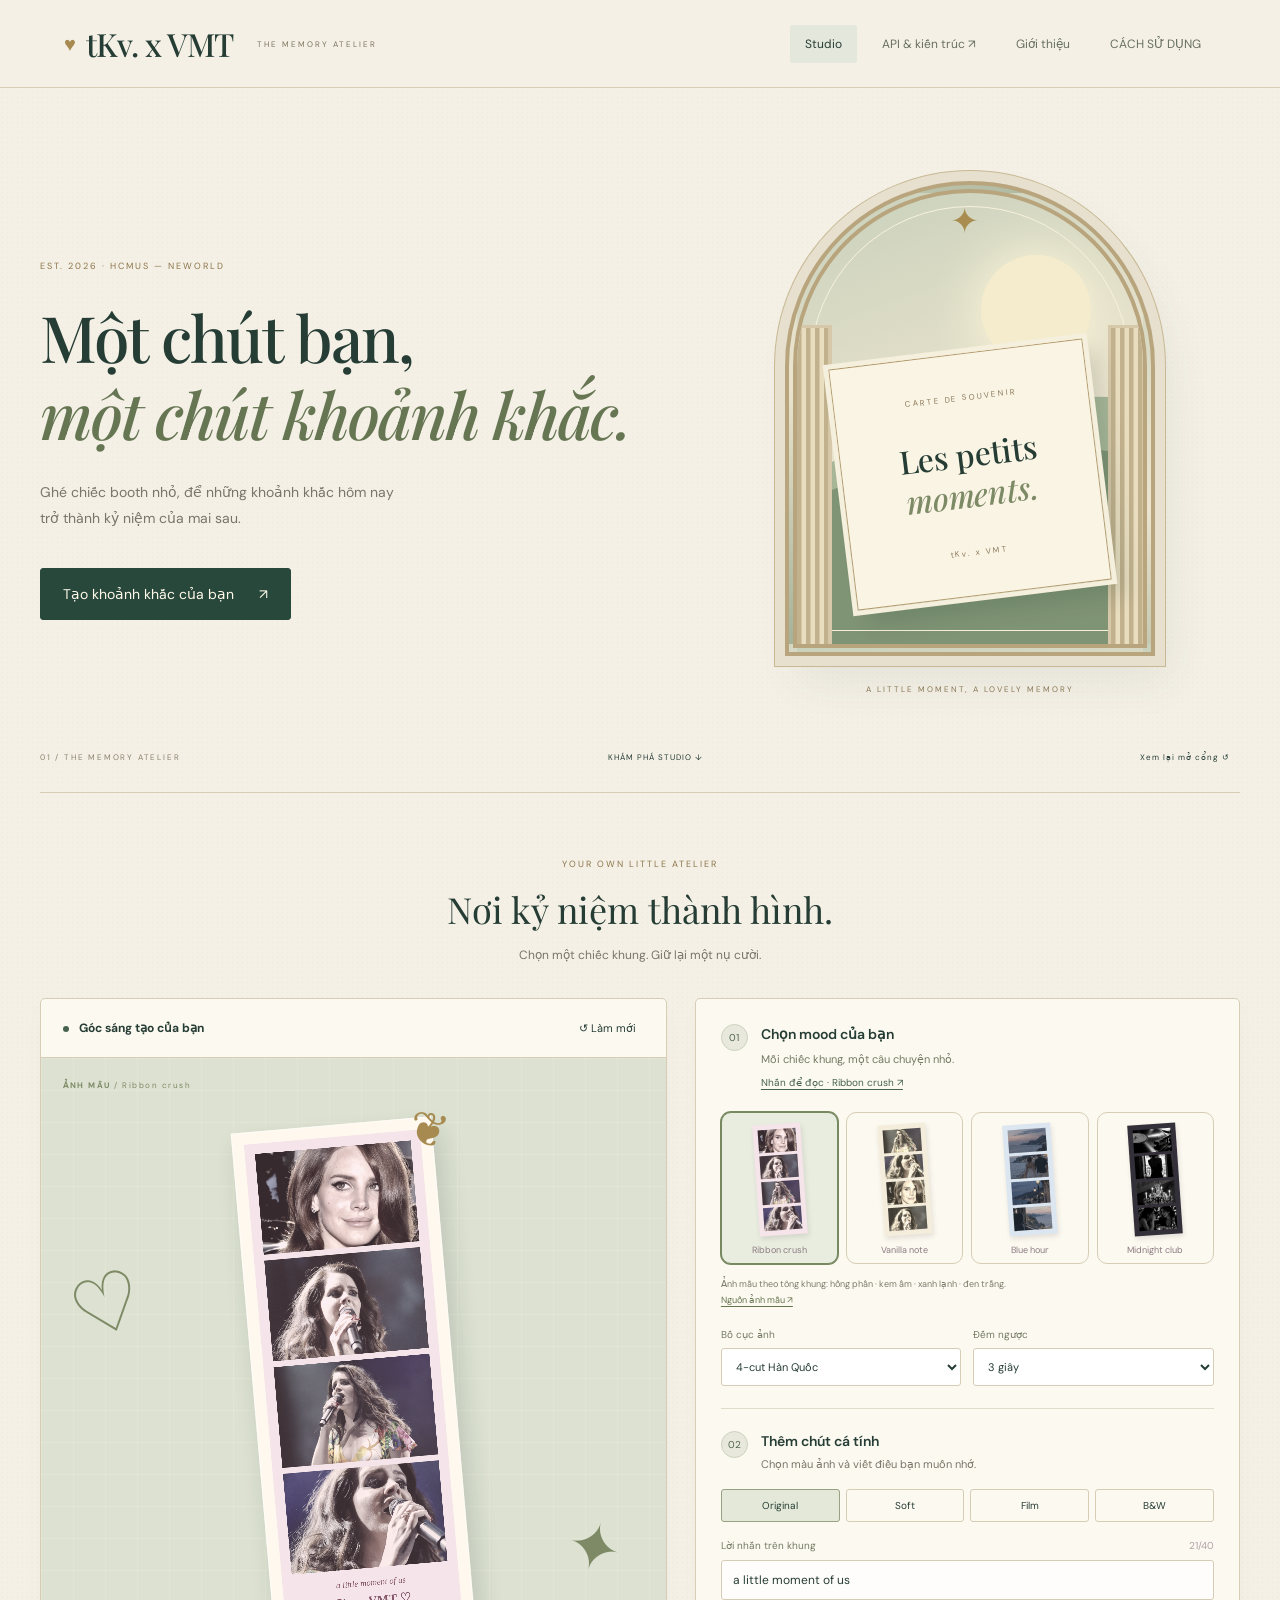
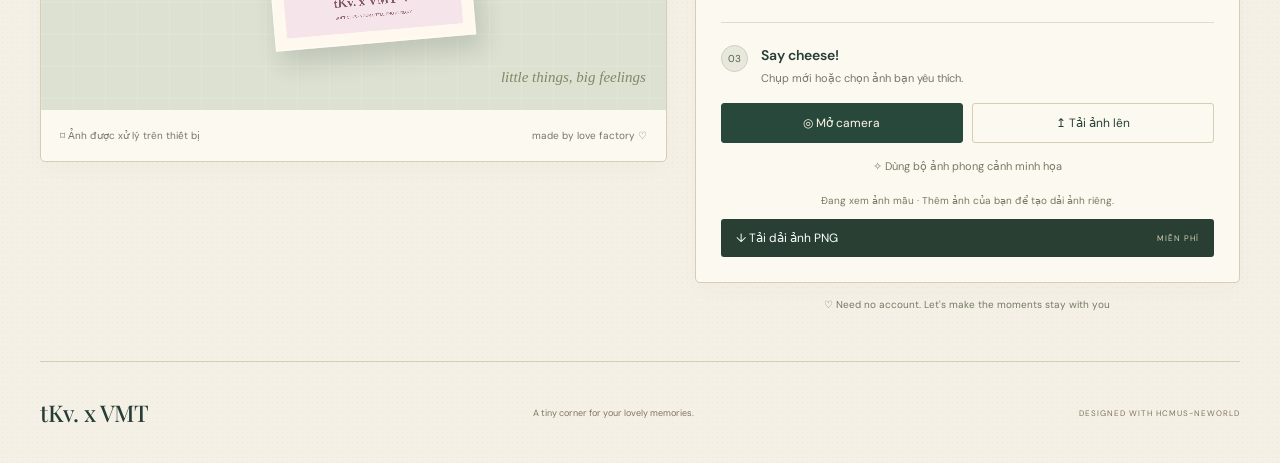
==== commit dfa9aab6: "Match sample palettes and add Lana photo sets" ====
--- a/index.html
+++ b/index.html
@@ -1,10 +1,10 @@
 <!doctype html>
-<html lang="vi"><head><meta charset="utf-8"><meta name="viewport" content="width=device-width,initial-scale=1"><title>tKv. x VMT — Your little photo club</title><link rel="stylesheet" href="style.css?v=10"></head>
+<html lang="vi"><head><meta charset="utf-8"><meta name="viewport" content="width=device-width,initial-scale=1"><title>tKv. x VMT — Your little photo club</title><link rel="stylesheet" href="style.css?v=11"></head>
 <body>
 <div id="entrance" class="entrance" hidden aria-label="Chào mừng đến tKv. x VMT"><div class="gate-leaf gate-left" aria-hidden="true"><span>tKv.</span></div><div class="gate-leaf gate-right" aria-hidden="true"><span>VMT</span></div><div class="entrance-title"><small>THE MEMORY ATELIER</small><p>A little moment.<br><em>A timeless memory.</em></p><span>tKv. x VMT · NEWORLD</span></div><button id="skipEntrance">Bỏ qua mở đầu ↗</button></div><header><a class="brand" href="#about-us" aria-label="tKv. x VMT — Giới thiệu">♥ <b>tKv. x VMT</b><span>THE MEMORY ATELIER</span></a><nav><button class="active" id="studioTab">Studio</button><button id="apiTab">API & kiến trúc ↗</button><button id="aboutTab">Giới thiệu</button><button id="help">CÁCH SỬ DỤNG</button></nav></header>
 <main id="studio"><section class="intro atelier-hero"><div class="hero-copy"><span class="eyebrow">EST. 2026 · HCMUS — NEWORLD</span><h1><span>Một chút bạn,</span><em>một chút khoảnh khắc.</em></h1><p>Ghé chiếc booth nhỏ, để những khoảnh khắc hôm nay<br>trở thành kỷ niệm của mai sau.</p><button class="primary" id="enterStudio">Tạo khoảnh khắc của bạn <span>↗</span></button></div><div class="arch-scene" aria-hidden="true"><div class="arch-frame"><div class="arch-sun"></div><div class="arch-hills"></div><div class="arch-column left"></div><div class="arch-column right"></div><div class="arch-keystone">✦</div><div class="memory-ticket"><span>CARTE DE SOUVENIR</span><b>Les petits<br><i>moments.</i></b><span>tKv. x VMT</span></div></div><span class="arch-caption">A LITTLE MOMENT, A LOVELY MEMORY</span></div><div class="hero-bottom"><span>01 / THE MEMORY ATELIER</span><button id="scrollStudio">KHÁM PHÁ STUDIO ↓</button><button id="replayEntrance">Xem lại mở cổng ↺</button></div></section><div class="studio-heading"><span class="eyebrow">YOUR OWN LITTLE ATELIER</span><h2>Nơi kỷ niệm thành hình.</h2><p>Chọn một chiếc khung. Giữ lại một nụ cười.</p></div>
 <div class="workspace" id="booth"><section class="preview card"><div class="cardhead"><strong><i></i> Góc sáng tạo của bạn</strong><button id="reset">↺ Làm mới</button></div><div class="stage"><span class="stage-label"><span id="previewMode">ẢNH MẪU</span> / <span id="frameLabel">Ribbon crush</span></span><div class="doodle">♡</div><div class="paper"><canvas id="strip" width="600" height="1680" aria-label="Xem trước dải ảnh bốn tấm"></canvas><span class="bow">❦</span></div><span class="stage-note">little things, big feelings</span><span class="star">✦</span></div><div class="previewfoot"><span>⌑ Ảnh được xử lý trên thiết bị</span><span>made by love factory ♡</span></div></section>
-<aside><section class="card controls"><div class="step"><span>01</span><div><h2>Chọn mood của bạn</h2><button id="frameStory" class="story-link">Mỗi chiếc khung, một câu chuyện nhỏ.<span class="story-hint">Nhấn để đọc câu chuyện · Ribbon crush ↗</span></button></div></div><div class="frames" id="frames"></div><div class="fieldrow"><label>Bố cục ảnh<select id="layout"><option value="4">4-cut Hàn Quốc</option><option value="3">3 khoảnh khắc</option><option value="2">2 tấm đôi</option></select></label><label>Đếm ngược<select id="delay"><option value="3">3 giây</option><option value="5">5 giây</option><option value="0">Không chờ</option></select></label></div><div class="divider"></div><div class="step"><span>02</span><div><h2>Thêm chút cá tính</h2><p>Chọn màu ảnh và viết điều bạn muốn nhớ.</p></div></div><div class="filters" id="filters"></div><label class="caption-label" for="caption">Lời nhắn trên khung <span id="count">21/40</span></label><input id="caption" maxlength="40" value="a little moment of us"><div class="divider"></div><div class="step"><span>03</span><div><h2>Say cheese!</h2><p>Chụp mới hoặc chọn ảnh bạn yêu thích.</p></div></div><div class="actions"><button class="primary" id="camera">◎ Mở camera</button><button id="upload">↥ Tải ảnh lên</button><input hidden id="files" type="file" accept="image/*" multiple></div><button class="demo" id="demo">✧ Dùng bộ ảnh phong cảnh minh họa</button><p class="status" id="status" role="status">Đang xem ảnh mẫu · Thêm ảnh của bạn để tạo dải ảnh riêng.</p><button id="download" class="download">↓ Tải dải ảnh PNG <span>MIỄN PHÍ</span></button></section><div class="tip">♡ Need no account. Let's make the moments stay with you</div></aside></div>
+<aside><section class="card controls"><div class="step"><span>01</span><div><h2>Chọn mood của bạn</h2><button id="frameStory" class="story-link">Mỗi chiếc khung, một câu chuyện nhỏ.<span class="story-hint">Nhấn để đọc câu chuyện · Ribbon crush ↗</span></button></div></div><div class="frames" id="frames"></div><div class="sample-caption">Ảnh mẫu theo tông khung: hồng phấn · kem ấm · xanh lạnh · đen trắng.<br><a href="./photo-credits.html" target="_blank" rel="noopener">Nguồn ảnh mẫu ↗</a></div><div class="fieldrow"><label>Bố cục ảnh<select id="layout"><option value="4">4-cut Hàn Quốc</option><option value="3">3 khoảnh khắc</option><option value="2">2 tấm đôi</option></select></label><label>Đếm ngược<select id="delay"><option value="3">3 giây</option><option value="5">5 giây</option><option value="0">Không chờ</option></select></label></div><div class="divider"></div><div class="step"><span>02</span><div><h2>Thêm chút cá tính</h2><p>Chọn màu ảnh và viết điều bạn muốn nhớ.</p></div></div><div class="filters" id="filters"></div><label class="caption-label" for="caption">Lời nhắn trên khung <span id="count">21/40</span></label><input id="caption" maxlength="40" value="a little moment of us"><div class="divider"></div><div class="step"><span>03</span><div><h2>Say cheese!</h2><p>Chụp mới hoặc chọn ảnh bạn yêu thích.</p></div></div><div class="actions"><button class="primary" id="camera">◎ Mở camera</button><button id="upload">↥ Tải ảnh lên</button><input hidden id="files" type="file" accept="image/*" multiple></div><button class="demo" id="demo">✧ Dùng bộ ảnh phong cảnh minh họa</button><p class="status" id="status" role="status">Đang xem ảnh mẫu · Thêm ảnh của bạn để tạo dải ảnh riêng.</p><button id="download" class="download">↓ Tải dải ảnh PNG <span>MIỄN PHÍ</span></button></section><div class="tip">♡ Need no account. Let's make the moments stay with you</div></aside></div>
 
 <footer><a class="footer-brand" href="#about-us">tKv. x VMT</a><span>A tiny corner for your lovely memories.</span><span>DESIGNED WITH HCMUS-NEWORLD</span></footer></main>
 <main id="api" hidden><div class="intro"><div><span class="eyebrow">DEVELOPER PREVIEW / V1</span><h1>Đằng sau<br>những <em>khoảnh khắc.</em></h1><p>Thiết kế API để duyệt trước khi triển khai backend.</p></div><span class="badge">API MOCK · CHƯA CÓ LƯU TRỮ CLOUD</span></div><section class="card apicard"><h2>Kiến trúc đề xuất</h2><p>Frontend chụp, lọc và xuất PNG bằng Canvas trên thiết bị. Backend cung cấp danh mục khung; lưu và chia sẻ ảnh là tính năng tùy chọn, chỉ tải lên khi người dùng chủ động chọn.</p><div class="architecture"><span>Trình duyệt<br><small>Camera · Canvas · PNG</small></span>→<span>REST API /v1<br><small>Khung · phiên chia sẻ</small></span>→<span>Database + Object storage<br><small>Metadata · ảnh có thời hạn</small></span></div><h2>Endpoints</h2><div id="endpoints"></div><button class="primary" id="tryApi">Chạy thử GET /frames.json</button><pre id="response">Nhấn chạy thử để xem phản hồi từ API mẫu.</pre><h2>Quy ước trước khi triển khai</h2><p>API trả JSON; lỗi theo cấu trúc { error: { code, message, requestId } }. Upload giới hạn 10 MB, kiểm tra định dạng thực tế; link chia sẻ dùng token ngẫu nhiên và tự hết hạn sau 24 giờ. Admin cần đăng nhập và phân quyền; giới hạn tần suất tạo phiên và upload. Các phần này là thiết kế, chưa được triển khai trong bản duyệt.</p><a href="./openapi.json" target="_blank" rel="noopener">Mở đặc tả OpenAPI JSON ↗</a></section></main>
@@ -13,4 +13,4 @@
  <div class="about-grid"><figure class="about-photo"><img src="./neworld-team.jpg" width="2048" height="1365" loading="lazy" decoding="async" alt="Ảnh kỷ niệm nhóm sinh viên NEWORLD tại khuôn viên giáo dục quốc phòng"><figcaption>HCMUS- Neworld</figcaption></figure>
  <div class="about-copy"><span class="about-tag">HELLO FROM NEWORLD ✷</span><p>Chúng tôi là những sinh viên khoa Công Nghệ Thông Tin đang theo học năm thứ hai (K25 - CTT6 - NEWORLD) tại ĐH Khoa Học Tự Nhiên (HCMUS).</p><p>Chúng tôi ham học hỏi, chăm chỉ, sáng tạo, thể hiện đúng tinh thần <strong>“Yêu Khoa Học - Chọn Tự Nhiên”.</strong></p><p>Hân hạnh, trân trọng gửi đến các bạn website này để tạo ảnh Photobooth lấy liền khi cần đâu đó một website gọn, nhẹ, mà tiện lợi để lấy ảnh xinh.</p><p class="about-wish">Chúc các bạn ngày tốt lành! <span>♡</span></p><button class="about-return" id="backToStudio">Quay lại photobooth</button></div></div>
 </main>
-<dialog id="storyDialog" aria-labelledby="storyTitle"><span class="eyebrow">MỖI CHIẾC KHUNG, MỘT CÂU CHUYỆN</span><h2 id="storyTitle"></h2><p id="storyInspiration" class="story-inspiration"></p><div id="storyCopy"></div><button id="closeStory" class="primary">Trở về chọn khung ♡</button></dialog><dialog id="cameraDialog"><div class="cardhead"><strong>Khoảnh khắc của bạn</strong><button id="closeCamera">Đóng ✕</button></div><video id="video" autoplay playsinline muted></video><p id="cameraStatus" role="status">Sẵn sàng</p><button id="snap" class="primary">◎ Chụp bộ ảnh</button></dialog><dialog id="helpDialog"><h2>CÁCH SỬ DỤNG</h2><p>1. Chọn khung, bố cục và màu ảnh.</p><p>2. Mở camera, tải ảnh lên hoặc thử ảnh minh họa.</p><p>3. Viết lời nhắn rồi tải dải ảnh PNG.</p><p>Ảnh được xử lý trên thiết bị và không được gửi lên máy chủ.</p><button id="closeHelp" class="primary">Mình hiểu rồi</button></dialog><script src="app.js?v=10"></script></body></html>
+<dialog id="storyDialog" aria-labelledby="storyTitle"><span class="eyebrow">MỖI CHIẾC KHUNG, MỘT CÂU CHUYỆN</span><h2 id="storyTitle"></h2><p id="storyInspiration" class="story-inspiration"></p><div id="storyCopy"></div><button id="closeStory" class="primary">Trở về chọn khung ♡</button></dialog><dialog id="cameraDialog"><div class="cardhead"><strong>Khoảnh khắc của bạn</strong><button id="closeCamera">Đóng ✕</button></div><video id="video" autoplay playsinline muted></video><p id="cameraStatus" role="status">Sẵn sàng</p><button id="snap" class="primary">◎ Chụp bộ ảnh</button></dialog><dialog id="helpDialog"><h2>CÁCH SỬ DỤNG</h2><p>1. Chọn khung, bố cục và màu ảnh.</p><p>2. Mở camera, tải ảnh lên hoặc thử ảnh minh họa.</p><p>3. Viết lời nhắn rồi tải dải ảnh PNG.</p><p>Ảnh được xử lý trên thiết bị và không được gửi lên máy chủ.</p><button id="closeHelp" class="primary">Mình hiểu rồi</button></dialog><script src="app.js?v=11"></script></body></html>
--- a/style.css
+++ b/style.css
@@ -24,3 +24,5 @@
 .story-link{border-bottom:0}.story-hint{display:block;margin-top:5px;color:#47634f;font-size:10px;text-decoration:underline;text-underline-offset:3px}.story-inspiration{font-size:11px;color:#7d704e;line-height:1.7;border-bottom:1px solid var(--border);padding-bottom:14px}#storyDialog{max-height:85dvh;overflow:auto}#storyCopy p{font-size:14px;line-height:1.9;margin:15px 0}#storyTitle{font-size:29px;line-height:1.3}
 
 .frame .mini{width:48px;padding:5px;gap:3px}.frame .mini i{height:23px;background-size:cover;background-position:center;background-color:#d8d4c8}.frame{font-size:9px;padding-top:11px}.frames{gap:8px}.stage-label{font-size:8px}#previewMode{font-weight:700}@media(max-width:400px){.frame .mini{width:40px}.frame .mini i{height:20px}.frames{gap:5px}}
+
+.sample-caption{font-size:9px;color:#7b7c6b;line-height:1.8;margin:12px 0 0}.sample-caption a{color:#65754e;text-underline-offset:3px}
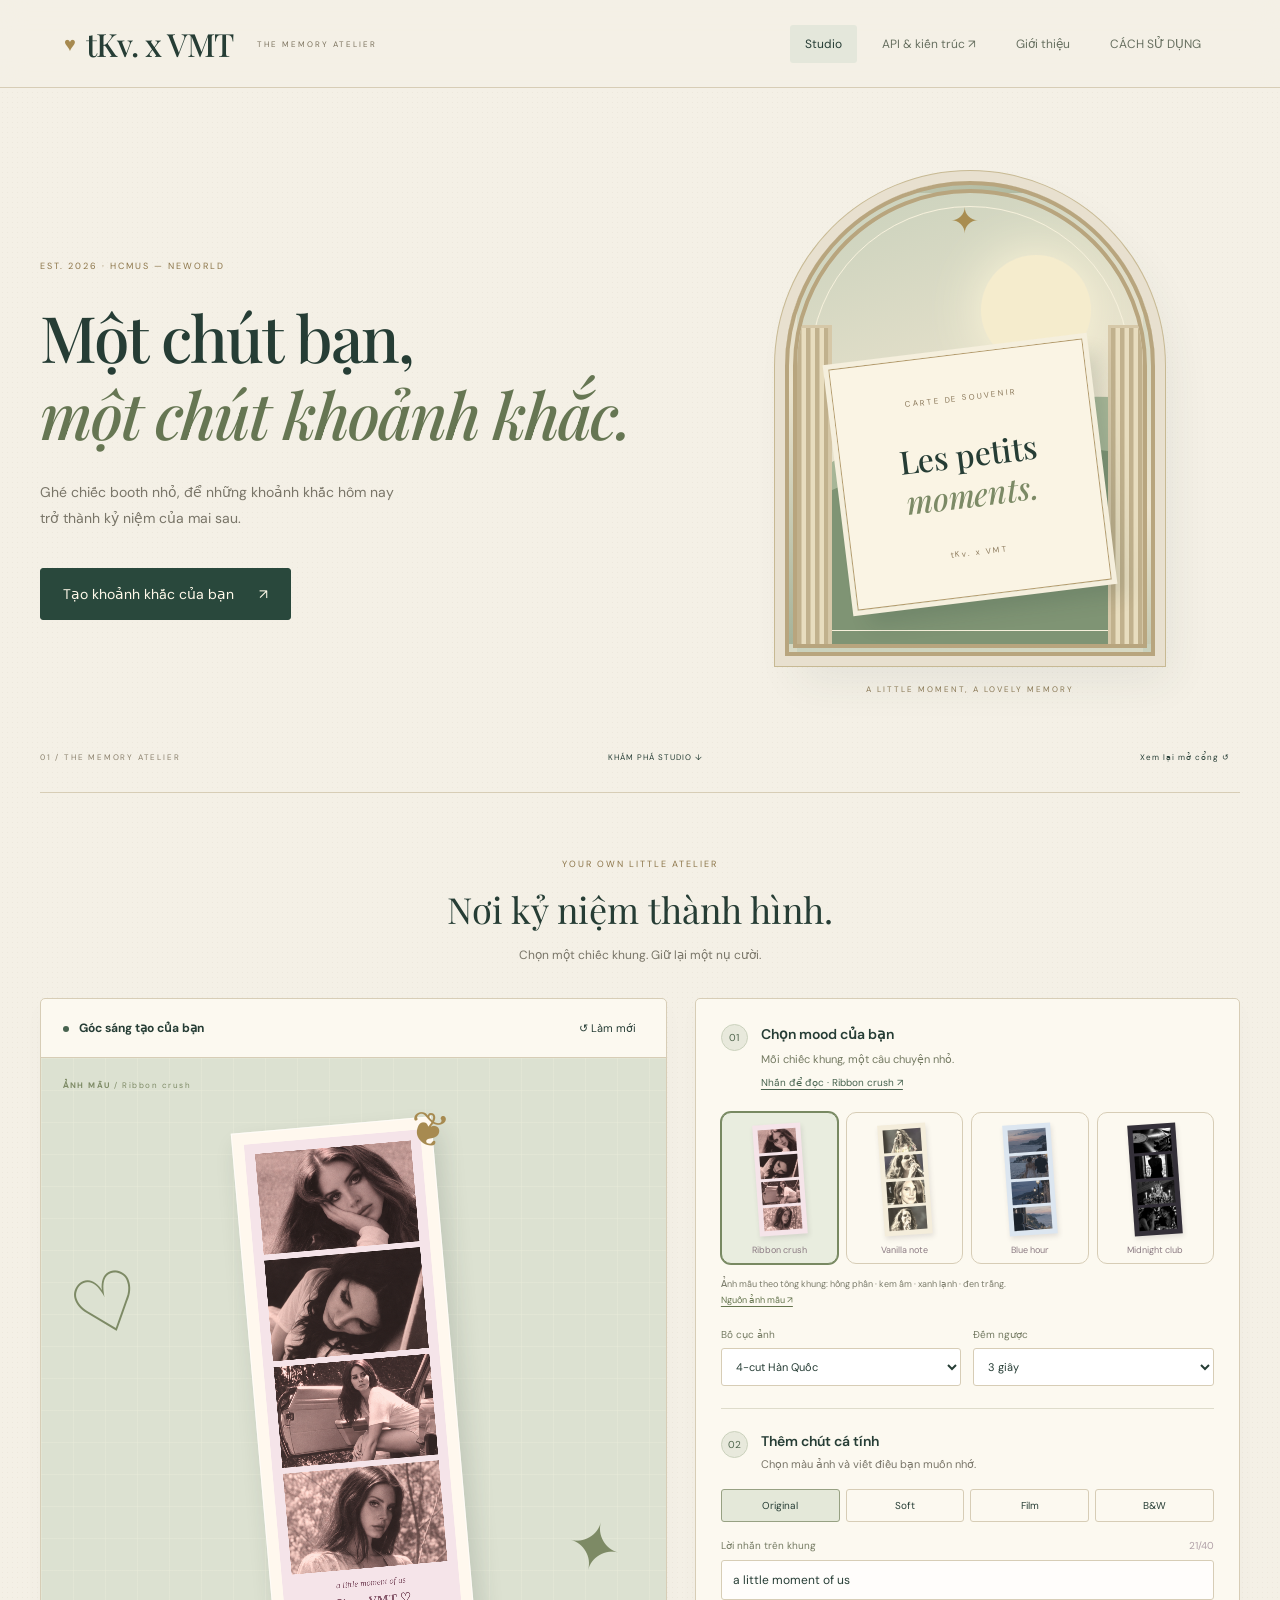
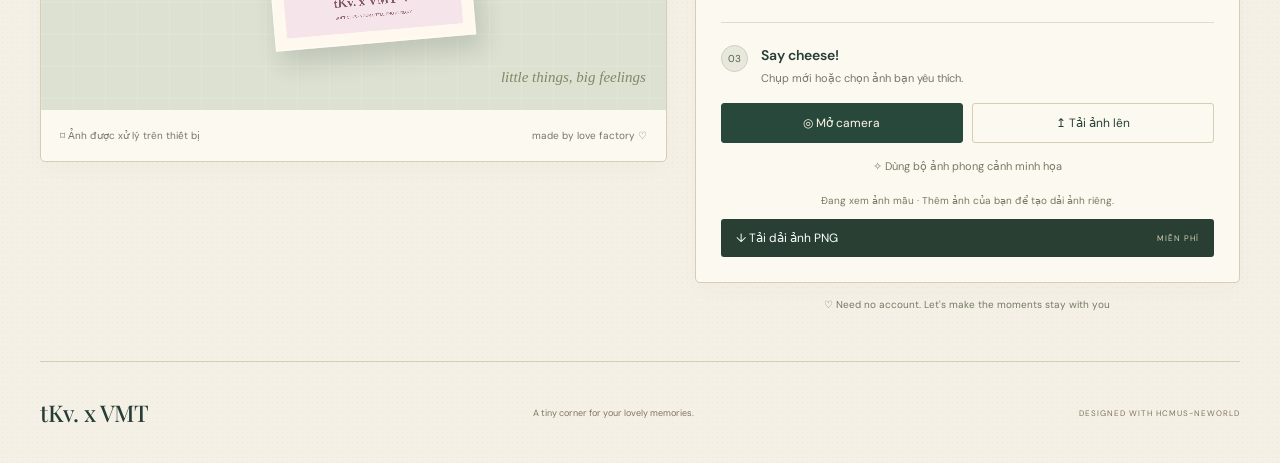
==== commit e78032a6: "Use supplied four-photo blush set for Ribbon crush" ====
--- a/index.html
+++ b/index.html
@@ -1,5 +1,5 @@
 <!doctype html>
-<html lang="vi"><head><meta charset="utf-8"><meta name="viewport" content="width=device-width,initial-scale=1"><title>tKv. x VMT — Your little photo club</title><link rel="stylesheet" href="style.css?v=11"></head>
+<html lang="vi"><head><meta charset="utf-8"><meta name="viewport" content="width=device-width,initial-scale=1"><title>tKv. x VMT — Your little photo club</title><link rel="stylesheet" href="style.css?v=12"></head>
 <body>
 <div id="entrance" class="entrance" hidden aria-label="Chào mừng đến tKv. x VMT"><div class="gate-leaf gate-left" aria-hidden="true"><span>tKv.</span></div><div class="gate-leaf gate-right" aria-hidden="true"><span>VMT</span></div><div class="entrance-title"><small>THE MEMORY ATELIER</small><p>A little moment.<br><em>A timeless memory.</em></p><span>tKv. x VMT · NEWORLD</span></div><button id="skipEntrance">Bỏ qua mở đầu ↗</button></div><header><a class="brand" href="#about-us" aria-label="tKv. x VMT — Giới thiệu">♥ <b>tKv. x VMT</b><span>THE MEMORY ATELIER</span></a><nav><button class="active" id="studioTab">Studio</button><button id="apiTab">API & kiến trúc ↗</button><button id="aboutTab">Giới thiệu</button><button id="help">CÁCH SỬ DỤNG</button></nav></header>
 <main id="studio"><section class="intro atelier-hero"><div class="hero-copy"><span class="eyebrow">EST. 2026 · HCMUS — NEWORLD</span><h1><span>Một chút bạn,</span><em>một chút khoảnh khắc.</em></h1><p>Ghé chiếc booth nhỏ, để những khoảnh khắc hôm nay<br>trở thành kỷ niệm của mai sau.</p><button class="primary" id="enterStudio">Tạo khoảnh khắc của bạn <span>↗</span></button></div><div class="arch-scene" aria-hidden="true"><div class="arch-frame"><div class="arch-sun"></div><div class="arch-hills"></div><div class="arch-column left"></div><div class="arch-column right"></div><div class="arch-keystone">✦</div><div class="memory-ticket"><span>CARTE DE SOUVENIR</span><b>Les petits<br><i>moments.</i></b><span>tKv. x VMT</span></div></div><span class="arch-caption">A LITTLE MOMENT, A LOVELY MEMORY</span></div><div class="hero-bottom"><span>01 / THE MEMORY ATELIER</span><button id="scrollStudio">KHÁM PHÁ STUDIO ↓</button><button id="replayEntrance">Xem lại mở cổng ↺</button></div></section><div class="studio-heading"><span class="eyebrow">YOUR OWN LITTLE ATELIER</span><h2>Nơi kỷ niệm thành hình.</h2><p>Chọn một chiếc khung. Giữ lại một nụ cười.</p></div>
@@ -13,4 +13,4 @@
  <div class="about-grid"><figure class="about-photo"><img src="./neworld-team.jpg" width="2048" height="1365" loading="lazy" decoding="async" alt="Ảnh kỷ niệm nhóm sinh viên NEWORLD tại khuôn viên giáo dục quốc phòng"><figcaption>HCMUS- Neworld</figcaption></figure>
  <div class="about-copy"><span class="about-tag">HELLO FROM NEWORLD ✷</span><p>Chúng tôi là những sinh viên khoa Công Nghệ Thông Tin đang theo học năm thứ hai (K25 - CTT6 - NEWORLD) tại ĐH Khoa Học Tự Nhiên (HCMUS).</p><p>Chúng tôi ham học hỏi, chăm chỉ, sáng tạo, thể hiện đúng tinh thần <strong>“Yêu Khoa Học - Chọn Tự Nhiên”.</strong></p><p>Hân hạnh, trân trọng gửi đến các bạn website này để tạo ảnh Photobooth lấy liền khi cần đâu đó một website gọn, nhẹ, mà tiện lợi để lấy ảnh xinh.</p><p class="about-wish">Chúc các bạn ngày tốt lành! <span>♡</span></p><button class="about-return" id="backToStudio">Quay lại photobooth</button></div></div>
 </main>
-<dialog id="storyDialog" aria-labelledby="storyTitle"><span class="eyebrow">MỖI CHIẾC KHUNG, MỘT CÂU CHUYỆN</span><h2 id="storyTitle"></h2><p id="storyInspiration" class="story-inspiration"></p><div id="storyCopy"></div><button id="closeStory" class="primary">Trở về chọn khung ♡</button></dialog><dialog id="cameraDialog"><div class="cardhead"><strong>Khoảnh khắc của bạn</strong><button id="closeCamera">Đóng ✕</button></div><video id="video" autoplay playsinline muted></video><p id="cameraStatus" role="status">Sẵn sàng</p><button id="snap" class="primary">◎ Chụp bộ ảnh</button></dialog><dialog id="helpDialog"><h2>CÁCH SỬ DỤNG</h2><p>1. Chọn khung, bố cục và màu ảnh.</p><p>2. Mở camera, tải ảnh lên hoặc thử ảnh minh họa.</p><p>3. Viết lời nhắn rồi tải dải ảnh PNG.</p><p>Ảnh được xử lý trên thiết bị và không được gửi lên máy chủ.</p><button id="closeHelp" class="primary">Mình hiểu rồi</button></dialog><script src="app.js?v=11"></script></body></html>
+<dialog id="storyDialog" aria-labelledby="storyTitle"><span class="eyebrow">MỖI CHIẾC KHUNG, MỘT CÂU CHUYỆN</span><h2 id="storyTitle"></h2><p id="storyInspiration" class="story-inspiration"></p><div id="storyCopy"></div><button id="closeStory" class="primary">Trở về chọn khung ♡</button></dialog><dialog id="cameraDialog"><div class="cardhead"><strong>Khoảnh khắc của bạn</strong><button id="closeCamera">Đóng ✕</button></div><video id="video" autoplay playsinline muted></video><p id="cameraStatus" role="status">Sẵn sàng</p><button id="snap" class="primary">◎ Chụp bộ ảnh</button></dialog><dialog id="helpDialog"><h2>CÁCH SỬ DỤNG</h2><p>1. Chọn khung, bố cục và màu ảnh.</p><p>2. Mở camera, tải ảnh lên hoặc thử ảnh minh họa.</p><p>3. Viết lời nhắn rồi tải dải ảnh PNG.</p><p>Ảnh được xử lý trên thiết bị và không được gửi lên máy chủ.</p><button id="closeHelp" class="primary">Mình hiểu rồi</button></dialog><script src="app.js?v=12"></script></body></html>
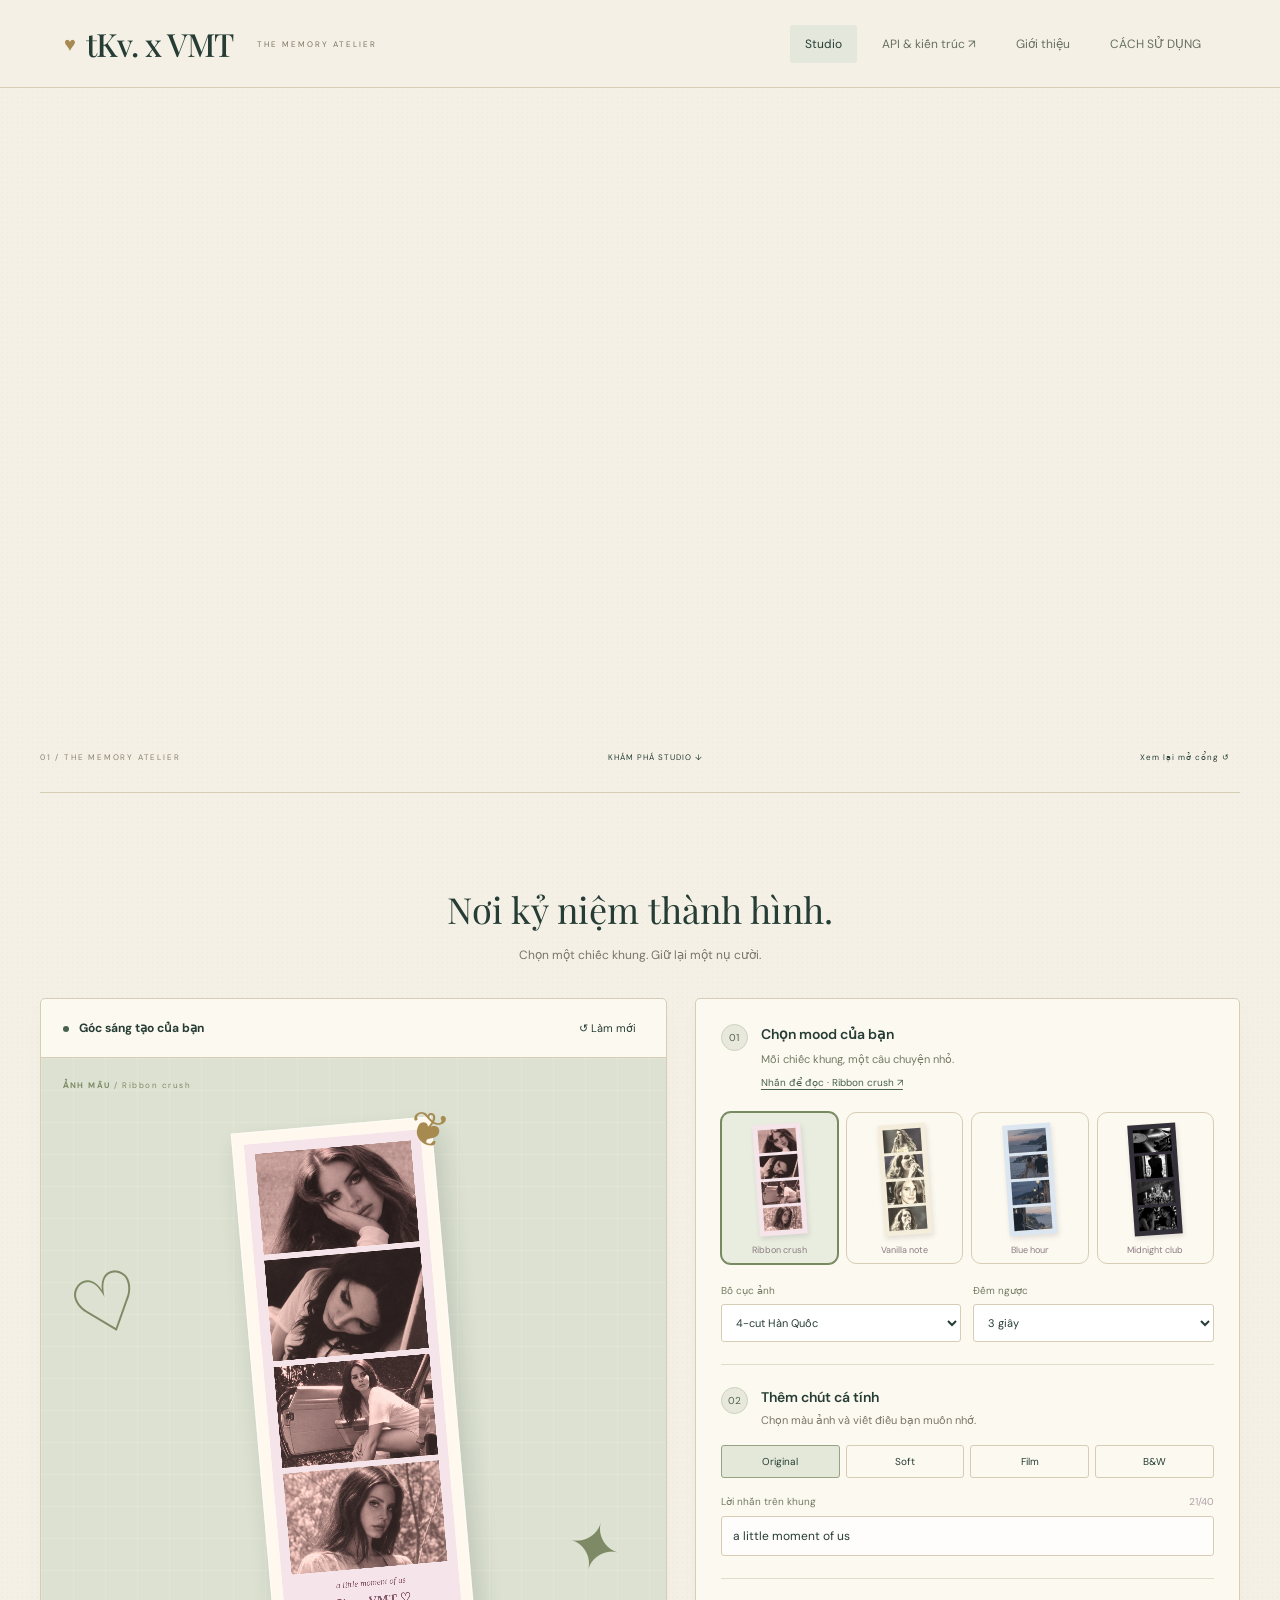
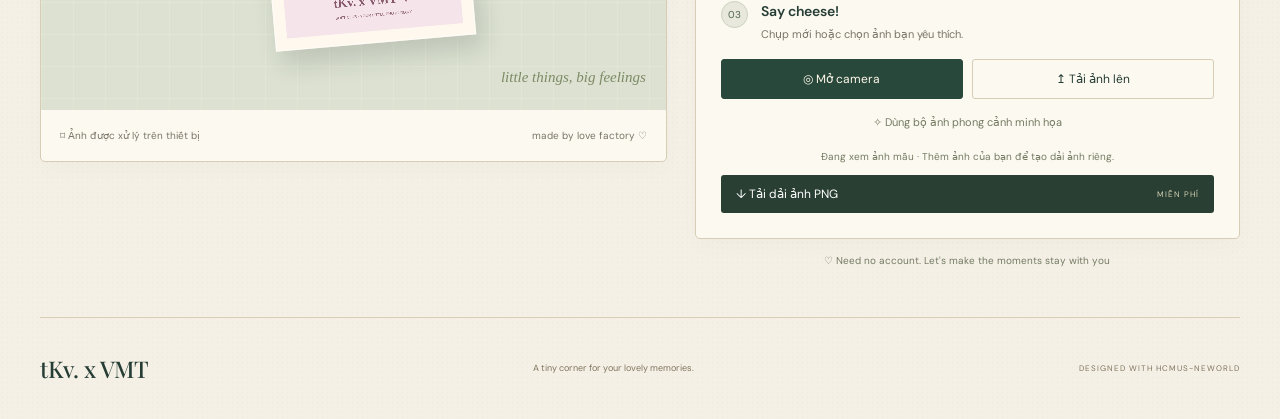
==== commit d797d2a9: "Move sample notes and credits to API page" ====
--- a/index.html
+++ b/index.html
@@ -4,10 +4,10 @@
 <div id="entrance" class="entrance" hidden aria-label="Chào mừng đến tKv. x VMT"><div class="gate-leaf gate-left" aria-hidden="true"><span>tKv.</span></div><div class="gate-leaf gate-right" aria-hidden="true"><span>VMT</span></div><div class="entrance-title"><small>THE MEMORY ATELIER</small><p>A little moment.<br><em>A timeless memory.</em></p><span>tKv. x VMT · NEWORLD</span></div><button id="skipEntrance">Bỏ qua mở đầu ↗</button></div><header><a class="brand" href="#about-us" aria-label="tKv. x VMT — Giới thiệu">♥ <b>tKv. x VMT</b><span>THE MEMORY ATELIER</span></a><nav><button class="active" id="studioTab">Studio</button><button id="apiTab">API & kiến trúc ↗</button><button id="aboutTab">Giới thiệu</button><button id="help">CÁCH SỬ DỤNG</button></nav></header>
 <main id="studio"><section class="intro atelier-hero"><div class="hero-copy"><span class="eyebrow">EST. 2026 · HCMUS — NEWORLD</span><h1><span>Một chút bạn,</span><em>một chút khoảnh khắc.</em></h1><p>Ghé chiếc booth nhỏ, để những khoảnh khắc hôm nay<br>trở thành kỷ niệm của mai sau.</p><button class="primary" id="enterStudio">Tạo khoảnh khắc của bạn <span>↗</span></button></div><div class="arch-scene" aria-hidden="true"><div class="arch-frame"><div class="arch-sun"></div><div class="arch-hills"></div><div class="arch-column left"></div><div class="arch-column right"></div><div class="arch-keystone">✦</div><div class="memory-ticket"><span>CARTE DE SOUVENIR</span><b>Les petits<br><i>moments.</i></b><span>tKv. x VMT</span></div></div><span class="arch-caption">A LITTLE MOMENT, A LOVELY MEMORY</span></div><div class="hero-bottom"><span>01 / THE MEMORY ATELIER</span><button id="scrollStudio">KHÁM PHÁ STUDIO ↓</button><button id="replayEntrance">Xem lại mở cổng ↺</button></div></section><div class="studio-heading"><span class="eyebrow">YOUR OWN LITTLE ATELIER</span><h2>Nơi kỷ niệm thành hình.</h2><p>Chọn một chiếc khung. Giữ lại một nụ cười.</p></div>
 <div class="workspace" id="booth"><section class="preview card"><div class="cardhead"><strong><i></i> Góc sáng tạo của bạn</strong><button id="reset">↺ Làm mới</button></div><div class="stage"><span class="stage-label"><span id="previewMode">ẢNH MẪU</span> / <span id="frameLabel">Ribbon crush</span></span><div class="doodle">♡</div><div class="paper"><canvas id="strip" width="600" height="1680" aria-label="Xem trước dải ảnh bốn tấm"></canvas><span class="bow">❦</span></div><span class="stage-note">little things, big feelings</span><span class="star">✦</span></div><div class="previewfoot"><span>⌑ Ảnh được xử lý trên thiết bị</span><span>made by love factory ♡</span></div></section>
-<aside><section class="card controls"><div class="step"><span>01</span><div><h2>Chọn mood của bạn</h2><button id="frameStory" class="story-link">Mỗi chiếc khung, một câu chuyện nhỏ.<span class="story-hint">Nhấn để đọc câu chuyện · Ribbon crush ↗</span></button></div></div><div class="frames" id="frames"></div><div class="sample-caption">Ảnh mẫu theo tông khung: hồng phấn · kem ấm · xanh lạnh · đen trắng.<br><a href="./photo-credits.html" target="_blank" rel="noopener">Nguồn ảnh mẫu ↗</a></div><div class="fieldrow"><label>Bố cục ảnh<select id="layout"><option value="4">4-cut Hàn Quốc</option><option value="3">3 khoảnh khắc</option><option value="2">2 tấm đôi</option></select></label><label>Đếm ngược<select id="delay"><option value="3">3 giây</option><option value="5">5 giây</option><option value="0">Không chờ</option></select></label></div><div class="divider"></div><div class="step"><span>02</span><div><h2>Thêm chút cá tính</h2><p>Chọn màu ảnh và viết điều bạn muốn nhớ.</p></div></div><div class="filters" id="filters"></div><label class="caption-label" for="caption">Lời nhắn trên khung <span id="count">21/40</span></label><input id="caption" maxlength="40" value="a little moment of us"><div class="divider"></div><div class="step"><span>03</span><div><h2>Say cheese!</h2><p>Chụp mới hoặc chọn ảnh bạn yêu thích.</p></div></div><div class="actions"><button class="primary" id="camera">◎ Mở camera</button><button id="upload">↥ Tải ảnh lên</button><input hidden id="files" type="file" accept="image/*" multiple></div><button class="demo" id="demo">✧ Dùng bộ ảnh phong cảnh minh họa</button><p class="status" id="status" role="status">Đang xem ảnh mẫu · Thêm ảnh của bạn để tạo dải ảnh riêng.</p><button id="download" class="download">↓ Tải dải ảnh PNG <span>MIỄN PHÍ</span></button></section><div class="tip">♡ Need no account. Let's make the moments stay with you</div></aside></div>
+<aside><section class="card controls"><div class="step"><span>01</span><div><h2>Chọn mood của bạn</h2><button id="frameStory" class="story-link">Mỗi chiếc khung, một câu chuyện nhỏ.<span class="story-hint">Nhấn để đọc câu chuyện · Ribbon crush ↗</span></button></div></div><div class="frames" id="frames"></div><div class="fieldrow"><label>Bố cục ảnh<select id="layout"><option value="4">4-cut Hàn Quốc</option><option value="3">3 khoảnh khắc</option><option value="2">2 tấm đôi</option></select></label><label>Đếm ngược<select id="delay"><option value="3">3 giây</option><option value="5">5 giây</option><option value="0">Không chờ</option></select></label></div><div class="divider"></div><div class="step"><span>02</span><div><h2>Thêm chút cá tính</h2><p>Chọn màu ảnh và viết điều bạn muốn nhớ.</p></div></div><div class="filters" id="filters"></div><label class="caption-label" for="caption">Lời nhắn trên khung <span id="count">21/40</span></label><input id="caption" maxlength="40" value="a little moment of us"><div class="divider"></div><div class="step"><span>03</span><div><h2>Say cheese!</h2><p>Chụp mới hoặc chọn ảnh bạn yêu thích.</p></div></div><div class="actions"><button class="primary" id="camera">◎ Mở camera</button><button id="upload">↥ Tải ảnh lên</button><input hidden id="files" type="file" accept="image/*" multiple></div><button class="demo" id="demo">✧ Dùng bộ ảnh phong cảnh minh họa</button><p class="status" id="status" role="status">Đang xem ảnh mẫu · Thêm ảnh của bạn để tạo dải ảnh riêng.</p><button id="download" class="download">↓ Tải dải ảnh PNG <span>MIỄN PHÍ</span></button></section><div class="tip">♡ Need no account. Let's make the moments stay with you</div></aside></div>
 
 <footer><a class="footer-brand" href="#about-us">tKv. x VMT</a><span>A tiny corner for your lovely memories.</span><span>DESIGNED WITH HCMUS-NEWORLD</span></footer></main>
-<main id="api" hidden><div class="intro"><div><span class="eyebrow">DEVELOPER PREVIEW / V1</span><h1>Đằng sau<br>những <em>khoảnh khắc.</em></h1><p>Thiết kế API để duyệt trước khi triển khai backend.</p></div><span class="badge">API MOCK · CHƯA CÓ LƯU TRỮ CLOUD</span></div><section class="card apicard"><h2>Kiến trúc đề xuất</h2><p>Frontend chụp, lọc và xuất PNG bằng Canvas trên thiết bị. Backend cung cấp danh mục khung; lưu và chia sẻ ảnh là tính năng tùy chọn, chỉ tải lên khi người dùng chủ động chọn.</p><div class="architecture"><span>Trình duyệt<br><small>Camera · Canvas · PNG</small></span>→<span>REST API /v1<br><small>Khung · phiên chia sẻ</small></span>→<span>Database + Object storage<br><small>Metadata · ảnh có thời hạn</small></span></div><h2>Endpoints</h2><div id="endpoints"></div><button class="primary" id="tryApi">Chạy thử GET /frames.json</button><pre id="response">Nhấn chạy thử để xem phản hồi từ API mẫu.</pre><h2>Quy ước trước khi triển khai</h2><p>API trả JSON; lỗi theo cấu trúc { error: { code, message, requestId } }. Upload giới hạn 10 MB, kiểm tra định dạng thực tế; link chia sẻ dùng token ngẫu nhiên và tự hết hạn sau 24 giờ. Admin cần đăng nhập và phân quyền; giới hạn tần suất tạo phiên và upload. Các phần này là thiết kế, chưa được triển khai trong bản duyệt.</p><a href="./openapi.json" target="_blank" rel="noopener">Mở đặc tả OpenAPI JSON ↗</a></section></main>
+<main id="api" hidden><div class="intro"><div><span class="eyebrow">DEVELOPER PREVIEW / V1</span><h1>Đằng sau<br>những <em>khoảnh khắc.</em></h1><p>Thiết kế API để duyệt trước khi triển khai backend.</p></div><span class="badge">API MOCK · CHƯA CÓ LƯU TRỮ CLOUD</span></div><section class="card apicard"><h2>Kiến trúc đề xuất</h2><p>Frontend chụp, lọc và xuất PNG bằng Canvas trên thiết bị. Backend cung cấp danh mục khung; lưu và chia sẻ ảnh là tính năng tùy chọn, chỉ tải lên khi người dùng chủ động chọn.</p><div class="architecture"><span>Trình duyệt<br><small>Camera · Canvas · PNG</small></span>→<span>REST API /v1<br><small>Khung · phiên chia sẻ</small></span>→<span>Database + Object storage<br><small>Metadata · ảnh có thời hạn</small></span></div><h2>Ghi chú ảnh mẫu</h2><p>Ảnh mẫu theo tông khung: hồng phấn · kem ấm · xanh lạnh · đen trắng. Ảnh mẫu chỉ dùng để xem trước; ảnh người dùng tải lên hoặc chụp sẽ thay thế bộ mẫu.</p><p><a href="./photo-credits.html" target="_blank" rel="noopener">Nguồn ảnh mẫu ↗</a></p><h2>Endpoints</h2><div id="endpoints"></div><button class="primary" id="tryApi">Chạy thử GET /frames.json</button><pre id="response">Nhấn chạy thử để xem phản hồi từ API mẫu.</pre><h2>Quy ước trước khi triển khai</h2><p>API trả JSON; lỗi theo cấu trúc { error: { code, message, requestId } }. Upload giới hạn 10 MB, kiểm tra định dạng thực tế; link chia sẻ dùng token ngẫu nhiên và tự hết hạn sau 24 giờ. Admin cần đăng nhập và phân quyền; giới hạn tần suất tạo phiên và upload. Các phần này là thiết kế, chưa được triển khai trong bản duyệt.</p><a href="./openapi.json" target="_blank" rel="noopener">Mở đặc tả OpenAPI JSON ↗</a></section></main>
 <main class="about-us" id="about-us" aria-labelledby="about-title" hidden>
  <div class="about-heading"><span class="eyebrow">THE PEOPLE BEHIND YOUR LITTLE PHOTO CLUB</span><h2 id="about-title">ABOUT US</h2><p>Bàn một chút về chúng tôi</p></div>
  <div class="about-grid"><figure class="about-photo"><img src="./neworld-team.jpg" width="2048" height="1365" loading="lazy" decoding="async" alt="Ảnh kỷ niệm nhóm sinh viên NEWORLD tại khuôn viên giáo dục quốc phòng"><figcaption>HCMUS- Neworld</figcaption></figure>
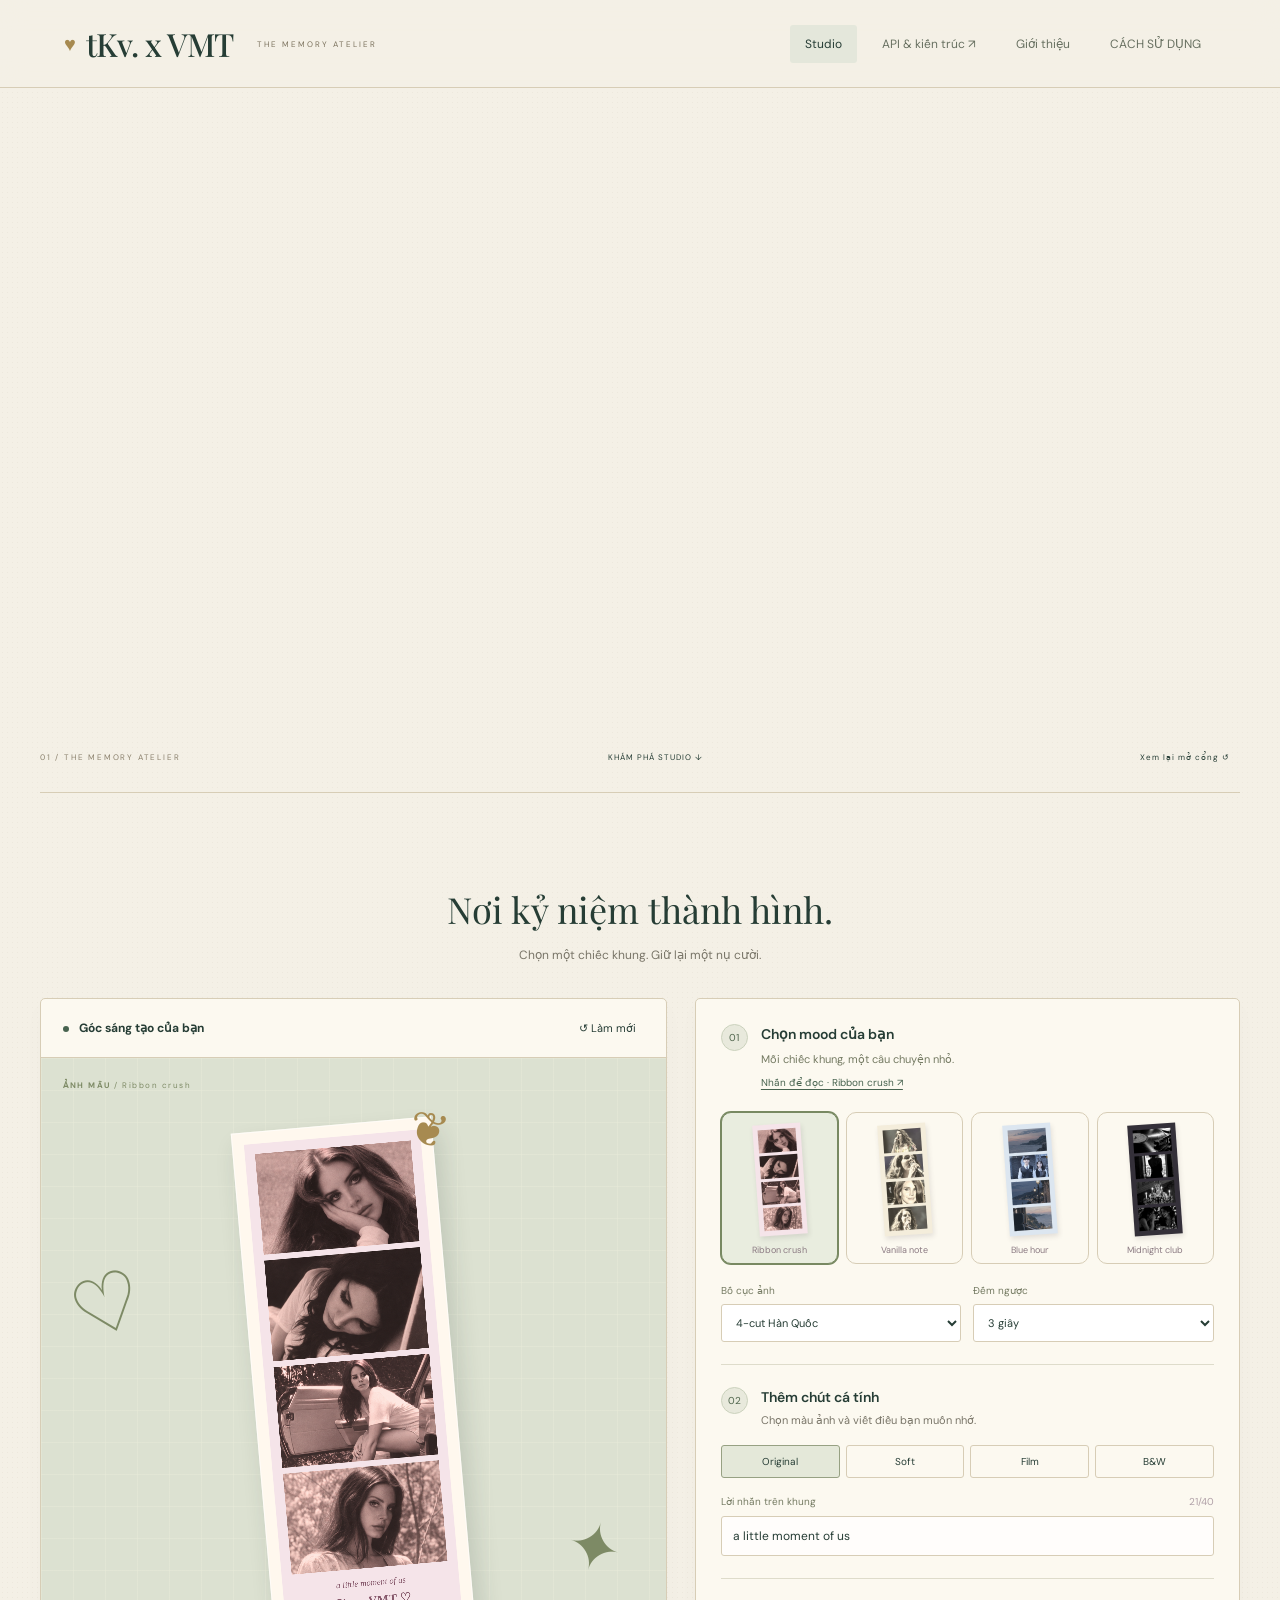
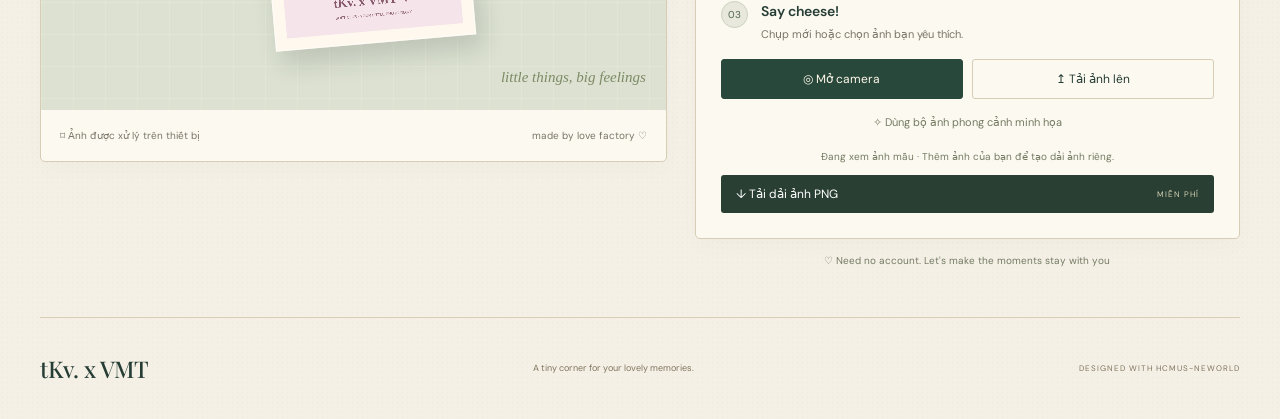
==== commit da875cc0: "Replace Blue hour couple sample with supplied photo" ====
--- a/index.html
+++ b/index.html
@@ -1,5 +1,5 @@
 <!doctype html>
-<html lang="vi"><head><meta charset="utf-8"><meta name="viewport" content="width=device-width,initial-scale=1"><title>tKv. x VMT — Your little photo club</title><link rel="stylesheet" href="style.css?v=12"></head>
+<html lang="vi"><head><meta charset="utf-8"><meta name="viewport" content="width=device-width,initial-scale=1"><title>tKv. x VMT — Your little photo club</title><link rel="stylesheet" href="style.css?v=14"></head>
 <body>
 <div id="entrance" class="entrance" hidden aria-label="Chào mừng đến tKv. x VMT"><div class="gate-leaf gate-left" aria-hidden="true"><span>tKv.</span></div><div class="gate-leaf gate-right" aria-hidden="true"><span>VMT</span></div><div class="entrance-title"><small>THE MEMORY ATELIER</small><p>A little moment.<br><em>A timeless memory.</em></p><span>tKv. x VMT · NEWORLD</span></div><button id="skipEntrance">Bỏ qua mở đầu ↗</button></div><header><a class="brand" href="#about-us" aria-label="tKv. x VMT — Giới thiệu">♥ <b>tKv. x VMT</b><span>THE MEMORY ATELIER</span></a><nav><button class="active" id="studioTab">Studio</button><button id="apiTab">API & kiến trúc ↗</button><button id="aboutTab">Giới thiệu</button><button id="help">CÁCH SỬ DỤNG</button></nav></header>
 <main id="studio"><section class="intro atelier-hero"><div class="hero-copy"><span class="eyebrow">EST. 2026 · HCMUS — NEWORLD</span><h1><span>Một chút bạn,</span><em>một chút khoảnh khắc.</em></h1><p>Ghé chiếc booth nhỏ, để những khoảnh khắc hôm nay<br>trở thành kỷ niệm của mai sau.</p><button class="primary" id="enterStudio">Tạo khoảnh khắc của bạn <span>↗</span></button></div><div class="arch-scene" aria-hidden="true"><div class="arch-frame"><div class="arch-sun"></div><div class="arch-hills"></div><div class="arch-column left"></div><div class="arch-column right"></div><div class="arch-keystone">✦</div><div class="memory-ticket"><span>CARTE DE SOUVENIR</span><b>Les petits<br><i>moments.</i></b><span>tKv. x VMT</span></div></div><span class="arch-caption">A LITTLE MOMENT, A LOVELY MEMORY</span></div><div class="hero-bottom"><span>01 / THE MEMORY ATELIER</span><button id="scrollStudio">KHÁM PHÁ STUDIO ↓</button><button id="replayEntrance">Xem lại mở cổng ↺</button></div></section><div class="studio-heading"><span class="eyebrow">YOUR OWN LITTLE ATELIER</span><h2>Nơi kỷ niệm thành hình.</h2><p>Chọn một chiếc khung. Giữ lại một nụ cười.</p></div>
@@ -13,4 +13,4 @@
  <div class="about-grid"><figure class="about-photo"><img src="./neworld-team.jpg" width="2048" height="1365" loading="lazy" decoding="async" alt="Ảnh kỷ niệm nhóm sinh viên NEWORLD tại khuôn viên giáo dục quốc phòng"><figcaption>HCMUS- Neworld</figcaption></figure>
  <div class="about-copy"><span class="about-tag">HELLO FROM NEWORLD ✷</span><p>Chúng tôi là những sinh viên khoa Công Nghệ Thông Tin đang theo học năm thứ hai (K25 - CTT6 - NEWORLD) tại ĐH Khoa Học Tự Nhiên (HCMUS).</p><p>Chúng tôi ham học hỏi, chăm chỉ, sáng tạo, thể hiện đúng tinh thần <strong>“Yêu Khoa Học - Chọn Tự Nhiên”.</strong></p><p>Hân hạnh, trân trọng gửi đến các bạn website này để tạo ảnh Photobooth lấy liền khi cần đâu đó một website gọn, nhẹ, mà tiện lợi để lấy ảnh xinh.</p><p class="about-wish">Chúc các bạn ngày tốt lành! <span>♡</span></p><button class="about-return" id="backToStudio">Quay lại photobooth</button></div></div>
 </main>
-<dialog id="storyDialog" aria-labelledby="storyTitle"><span class="eyebrow">MỖI CHIẾC KHUNG, MỘT CÂU CHUYỆN</span><h2 id="storyTitle"></h2><p id="storyInspiration" class="story-inspiration"></p><div id="storyCopy"></div><button id="closeStory" class="primary">Trở về chọn khung ♡</button></dialog><dialog id="cameraDialog"><div class="cardhead"><strong>Khoảnh khắc của bạn</strong><button id="closeCamera">Đóng ✕</button></div><video id="video" autoplay playsinline muted></video><p id="cameraStatus" role="status">Sẵn sàng</p><button id="snap" class="primary">◎ Chụp bộ ảnh</button></dialog><dialog id="helpDialog"><h2>CÁCH SỬ DỤNG</h2><p>1. Chọn khung, bố cục và màu ảnh.</p><p>2. Mở camera, tải ảnh lên hoặc thử ảnh minh họa.</p><p>3. Viết lời nhắn rồi tải dải ảnh PNG.</p><p>Ảnh được xử lý trên thiết bị và không được gửi lên máy chủ.</p><button id="closeHelp" class="primary">Mình hiểu rồi</button></dialog><script src="app.js?v=12"></script></body></html>
+<dialog id="storyDialog" aria-labelledby="storyTitle"><span class="eyebrow">MỖI CHIẾC KHUNG, MỘT CÂU CHUYỆN</span><h2 id="storyTitle"></h2><p id="storyInspiration" class="story-inspiration"></p><div id="storyCopy"></div><button id="closeStory" class="primary">Trở về chọn khung ♡</button></dialog><dialog id="cameraDialog"><div class="cardhead"><strong>Khoảnh khắc của bạn</strong><button id="closeCamera">Đóng ✕</button></div><video id="video" autoplay playsinline muted></video><p id="cameraStatus" role="status">Sẵn sàng</p><button id="snap" class="primary">◎ Chụp bộ ảnh</button></dialog><dialog id="helpDialog"><h2>CÁCH SỬ DỤNG</h2><p>1. Chọn khung, bố cục và màu ảnh.</p><p>2. Mở camera, tải ảnh lên hoặc thử ảnh minh họa.</p><p>3. Viết lời nhắn rồi tải dải ảnh PNG.</p><p>Ảnh được xử lý trên thiết bị và không được gửi lên máy chủ.</p><button id="closeHelp" class="primary">Mình hiểu rồi</button></dialog><script src="app.js?v=14"></script></body></html>
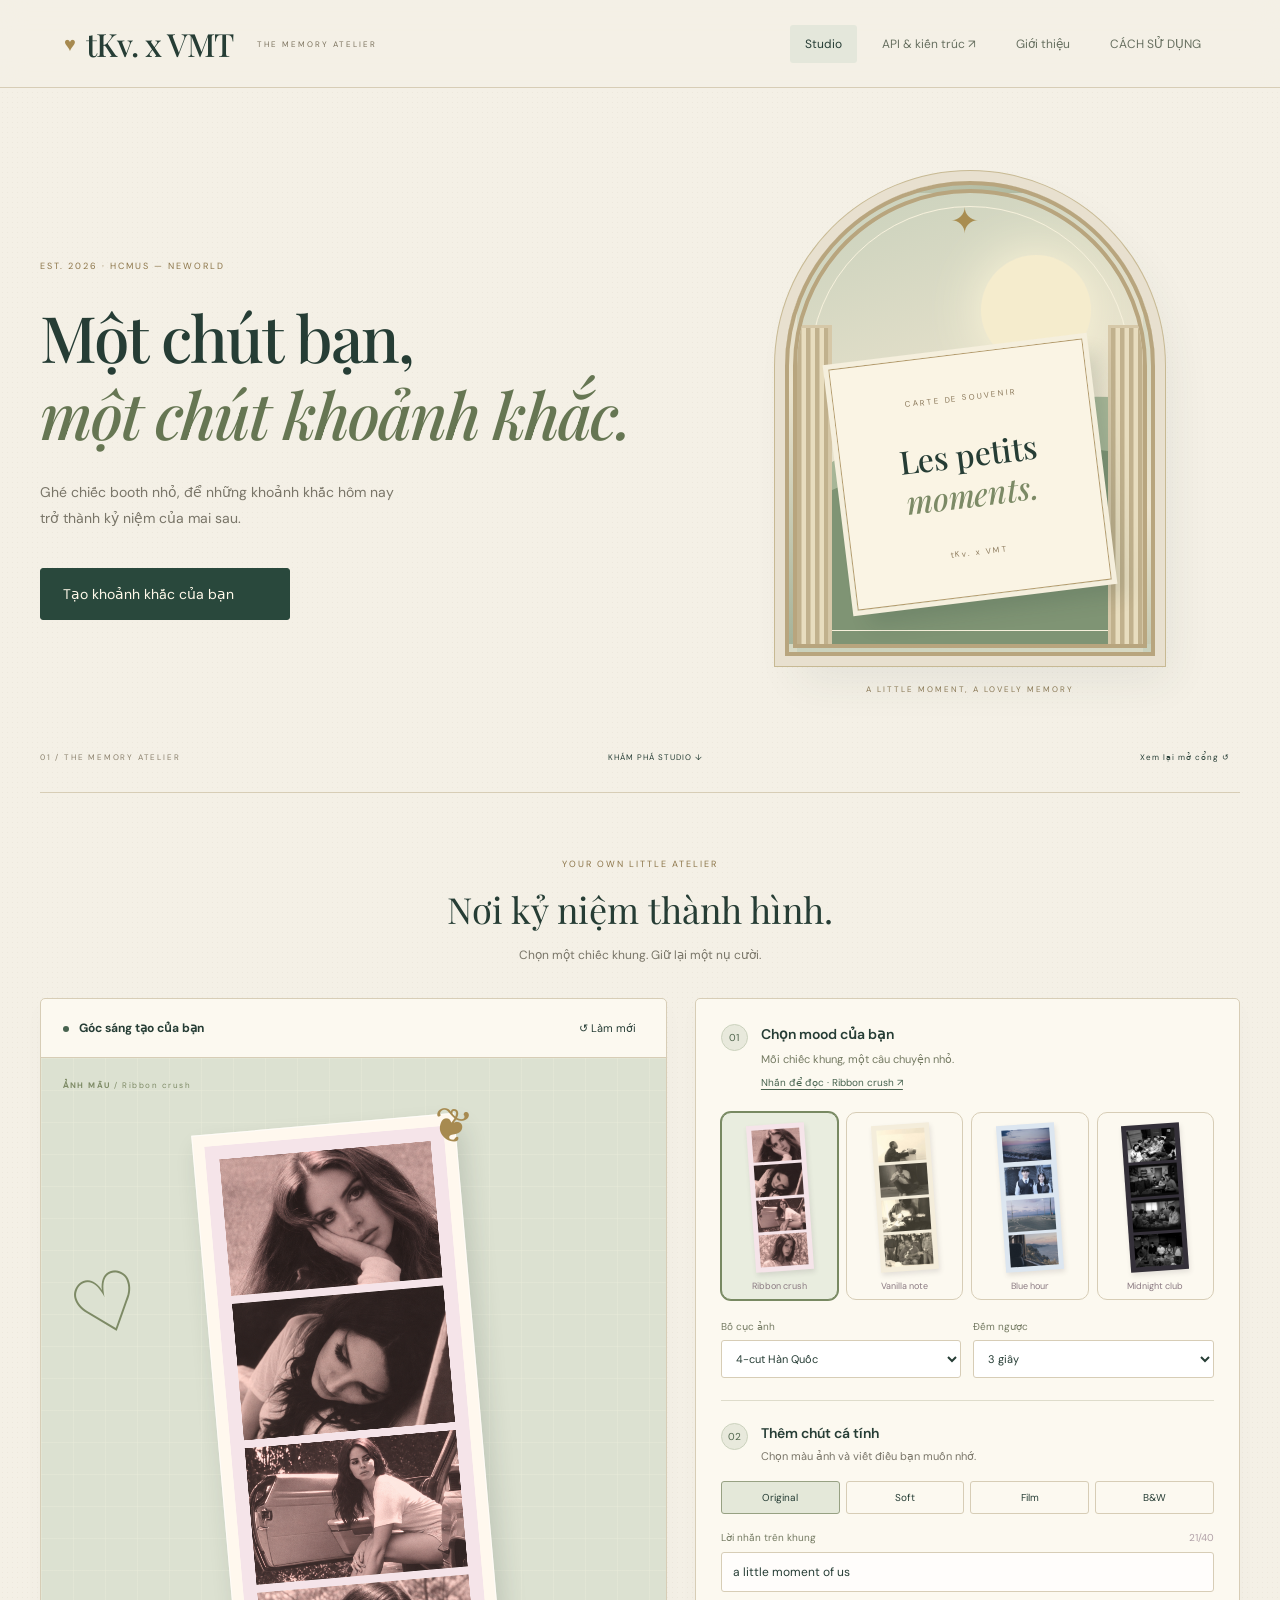
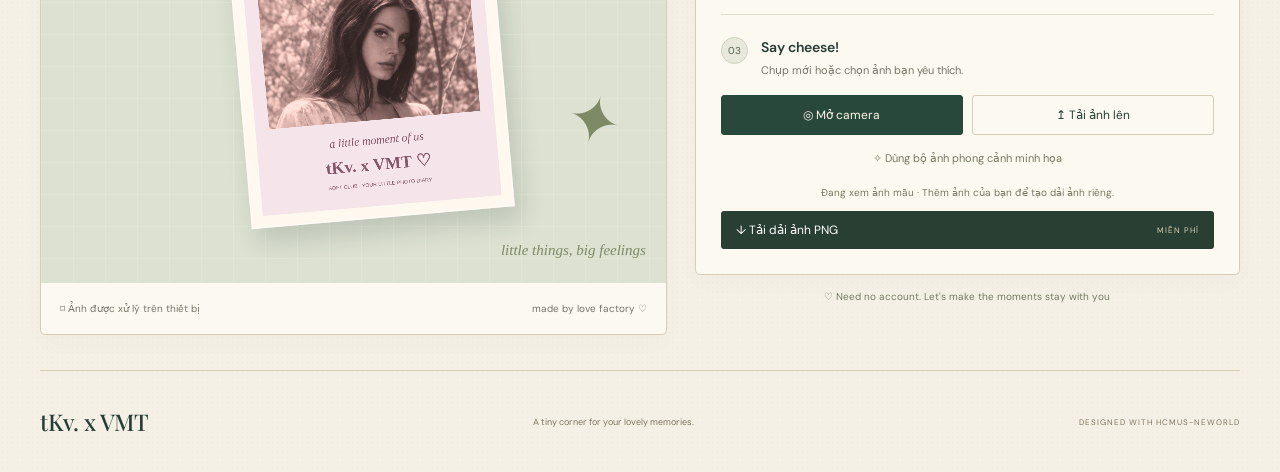
==== commit 2c389c0a: "Replace Midnight samples with Reply 1988 friends and Blue hour landscapes with real photos; remove e" ====
--- a/index.html
+++ b/index.html
@@ -1,8 +1,8 @@
 <!doctype html>
 <html lang="vi"><head><meta charset="utf-8"><meta name="viewport" content="width=device-width,initial-scale=1"><title>tKv. x VMT — Your little photo club</title><link rel="stylesheet" href="style.css?v=14"></head>
 <body>
-<div id="entrance" class="entrance" hidden aria-label="Chào mừng đến tKv. x VMT"><div class="gate-leaf gate-left" aria-hidden="true"><span>tKv.</span></div><div class="gate-leaf gate-right" aria-hidden="true"><span>VMT</span></div><div class="entrance-title"><small>THE MEMORY ATELIER</small><p>A little moment.<br><em>A timeless memory.</em></p><span>tKv. x VMT · NEWORLD</span></div><button id="skipEntrance">Bỏ qua mở đầu ↗</button></div><header><a class="brand" href="#about-us" aria-label="tKv. x VMT — Giới thiệu">♥ <b>tKv. x VMT</b><span>THE MEMORY ATELIER</span></a><nav><button class="active" id="studioTab">Studio</button><button id="apiTab">API & kiến trúc ↗</button><button id="aboutTab">Giới thiệu</button><button id="help">CÁCH SỬ DỤNG</button></nav></header>
-<main id="studio"><section class="intro atelier-hero"><div class="hero-copy"><span class="eyebrow">EST. 2026 · HCMUS — NEWORLD</span><h1><span>Một chút bạn,</span><em>một chút khoảnh khắc.</em></h1><p>Ghé chiếc booth nhỏ, để những khoảnh khắc hôm nay<br>trở thành kỷ niệm của mai sau.</p><button class="primary" id="enterStudio">Tạo khoảnh khắc của bạn <span>↗</span></button></div><div class="arch-scene" aria-hidden="true"><div class="arch-frame"><div class="arch-sun"></div><div class="arch-hills"></div><div class="arch-column left"></div><div class="arch-column right"></div><div class="arch-keystone">✦</div><div class="memory-ticket"><span>CARTE DE SOUVENIR</span><b>Les petits<br><i>moments.</i></b><span>tKv. x VMT</span></div></div><span class="arch-caption">A LITTLE MOMENT, A LOVELY MEMORY</span></div><div class="hero-bottom"><span>01 / THE MEMORY ATELIER</span><button id="scrollStudio">KHÁM PHÁ STUDIO ↓</button><button id="replayEntrance">Xem lại mở cổng ↺</button></div></section><div class="studio-heading"><span class="eyebrow">YOUR OWN LITTLE ATELIER</span><h2>Nơi kỷ niệm thành hình.</h2><p>Chọn một chiếc khung. Giữ lại một nụ cười.</p></div>
+<div id="entrance" class="entrance" hidden aria-label="Chào mừng đến tKv. x VMT"><div class="gate-leaf gate-left" aria-hidden="true"><span>tKv.</span></div><div class="gate-leaf gate-right" aria-hidden="true"><span>VMT</span></div><div class="entrance-title"><small>THE MEMORY ATELIER</small><p>A little moment.<br><em>A timeless memory.</em></p><span>tKv. x VMT · NEWORLD</span></div><button id="skipEntrance">Bỏ qua mở đầu</button></div><header><a class="brand" href="#about-us" aria-label="tKv. x VMT — Giới thiệu">♥ <b>tKv. x VMT</b><span>THE MEMORY ATELIER</span></a><nav><button class="active" id="studioTab">Studio</button><button id="apiTab">API & kiến trúc ↗</button><button id="aboutTab">Giới thiệu</button><button id="help">CÁCH SỬ DỤNG</button></nav></header>
+<main id="studio"><section class="intro atelier-hero"><div class="hero-copy"><span class="eyebrow">EST. 2026 · HCMUS — NEWORLD</span><h1><span>Một chút bạn,</span><em>một chút khoảnh khắc.</em></h1><p>Ghé chiếc booth nhỏ, để những khoảnh khắc hôm nay<br>trở thành kỷ niệm của mai sau.</p><button class="primary" id="enterStudio">Tạo khoảnh khắc của bạn</button></div><div class="arch-scene" aria-hidden="true"><div class="arch-frame"><div class="arch-sun"></div><div class="arch-hills"></div><div class="arch-column left"></div><div class="arch-column right"></div><div class="arch-keystone">✦</div><div class="memory-ticket"><span>CARTE DE SOUVENIR</span><b>Les petits<br><i>moments.</i></b><span>tKv. x VMT</span></div></div><span class="arch-caption">A LITTLE MOMENT, A LOVELY MEMORY</span></div><div class="hero-bottom"><span>01 / THE MEMORY ATELIER</span><button id="scrollStudio">KHÁM PHÁ STUDIO ↓</button><button id="replayEntrance">Xem lại mở cổng ↺</button></div></section><div class="studio-heading"><span class="eyebrow">YOUR OWN LITTLE ATELIER</span><h2>Nơi kỷ niệm thành hình.</h2><p>Chọn một chiếc khung. Giữ lại một nụ cười.</p></div>
 <div class="workspace" id="booth"><section class="preview card"><div class="cardhead"><strong><i></i> Góc sáng tạo của bạn</strong><button id="reset">↺ Làm mới</button></div><div class="stage"><span class="stage-label"><span id="previewMode">ẢNH MẪU</span> / <span id="frameLabel">Ribbon crush</span></span><div class="doodle">♡</div><div class="paper"><canvas id="strip" width="600" height="1680" aria-label="Xem trước dải ảnh bốn tấm"></canvas><span class="bow">❦</span></div><span class="stage-note">little things, big feelings</span><span class="star">✦</span></div><div class="previewfoot"><span>⌑ Ảnh được xử lý trên thiết bị</span><span>made by love factory ♡</span></div></section>
 <aside><section class="card controls"><div class="step"><span>01</span><div><h2>Chọn mood của bạn</h2><button id="frameStory" class="story-link">Mỗi chiếc khung, một câu chuyện nhỏ.<span class="story-hint">Nhấn để đọc câu chuyện · Ribbon crush ↗</span></button></div></div><div class="frames" id="frames"></div><div class="fieldrow"><label>Bố cục ảnh<select id="layout"><option value="4">4-cut Hàn Quốc</option><option value="3">3 khoảnh khắc</option><option value="2">2 tấm đôi</option></select></label><label>Đếm ngược<select id="delay"><option value="3">3 giây</option><option value="5">5 giây</option><option value="0">Không chờ</option></select></label></div><div class="divider"></div><div class="step"><span>02</span><div><h2>Thêm chút cá tính</h2><p>Chọn màu ảnh và viết điều bạn muốn nhớ.</p></div></div><div class="filters" id="filters"></div><label class="caption-label" for="caption">Lời nhắn trên khung <span id="count">21/40</span></label><input id="caption" maxlength="40" value="a little moment of us"><div class="divider"></div><div class="step"><span>03</span><div><h2>Say cheese!</h2><p>Chụp mới hoặc chọn ảnh bạn yêu thích.</p></div></div><div class="actions"><button class="primary" id="camera">◎ Mở camera</button><button id="upload">↥ Tải ảnh lên</button><input hidden id="files" type="file" accept="image/*" multiple></div><button class="demo" id="demo">✧ Dùng bộ ảnh phong cảnh minh họa</button><p class="status" id="status" role="status">Đang xem ảnh mẫu · Thêm ảnh của bạn để tạo dải ảnh riêng.</p><button id="download" class="download">↓ Tải dải ảnh PNG <span>MIỄN PHÍ</span></button></section><div class="tip">♡ Need no account. Let's make the moments stay with you</div></aside></div>
 
@@ -13,4 +13,4 @@
  <div class="about-grid"><figure class="about-photo"><img src="./neworld-team.jpg" width="2048" height="1365" loading="lazy" decoding="async" alt="Ảnh kỷ niệm nhóm sinh viên NEWORLD tại khuôn viên giáo dục quốc phòng"><figcaption>HCMUS- Neworld</figcaption></figure>
  <div class="about-copy"><span class="about-tag">HELLO FROM NEWORLD ✷</span><p>Chúng tôi là những sinh viên khoa Công Nghệ Thông Tin đang theo học năm thứ hai (K25 - CTT6 - NEWORLD) tại ĐH Khoa Học Tự Nhiên (HCMUS).</p><p>Chúng tôi ham học hỏi, chăm chỉ, sáng tạo, thể hiện đúng tinh thần <strong>“Yêu Khoa Học - Chọn Tự Nhiên”.</strong></p><p>Hân hạnh, trân trọng gửi đến các bạn website này để tạo ảnh Photobooth lấy liền khi cần đâu đó một website gọn, nhẹ, mà tiện lợi để lấy ảnh xinh.</p><p class="about-wish">Chúc các bạn ngày tốt lành! <span>♡</span></p><button class="about-return" id="backToStudio">Quay lại photobooth</button></div></div>
 </main>
-<dialog id="storyDialog" aria-labelledby="storyTitle"><span class="eyebrow">MỖI CHIẾC KHUNG, MỘT CÂU CHUYỆN</span><h2 id="storyTitle"></h2><p id="storyInspiration" class="story-inspiration"></p><div id="storyCopy"></div><button id="closeStory" class="primary">Trở về chọn khung ♡</button></dialog><dialog id="cameraDialog"><div class="cardhead"><strong>Khoảnh khắc của bạn</strong><button id="closeCamera">Đóng ✕</button></div><video id="video" autoplay playsinline muted></video><p id="cameraStatus" role="status">Sẵn sàng</p><button id="snap" class="primary">◎ Chụp bộ ảnh</button></dialog><dialog id="helpDialog"><h2>CÁCH SỬ DỤNG</h2><p>1. Chọn khung, bố cục và màu ảnh.</p><p>2. Mở camera, tải ảnh lên hoặc thử ảnh minh họa.</p><p>3. Viết lời nhắn rồi tải dải ảnh PNG.</p><p>Ảnh được xử lý trên thiết bị và không được gửi lên máy chủ.</p><button id="closeHelp" class="primary">Mình hiểu rồi</button></dialog><script src="app.js?v=14"></script></body></html>
+<dialog id="storyDialog" aria-labelledby="storyTitle"><span class="eyebrow">MỖI CHIẾC KHUNG, MỘT CÂU CHUYỆN</span><h2 id="storyTitle"></h2><p id="storyInspiration" class="story-inspiration"></p><div id="storyCopy"></div><button id="closeStory" class="primary">Trở về chọn khung ♡</button></dialog><dialog id="cameraDialog"><div class="cardhead"><strong>Khoảnh khắc của bạn</strong><button id="closeCamera">Đóng ✕</button></div><video id="video" autoplay playsinline muted></video><p id="cameraStatus" role="status">Sẵn sàng</p><button id="snap" class="primary">◎ Chụp bộ ảnh</button></dialog><dialog id="helpDialog"><h2>CÁCH SỬ DỤNG</h2><p>1. Chọn khung, bố cục và màu ảnh.</p><p>2. Mở camera, tải ảnh lên hoặc thử ảnh minh họa.</p><p>3. Viết lời nhắn rồi tải dải ảnh PNG.</p><p>Ảnh được xử lý trên thiết bị và không được gửi lên máy chủ.</p><button id="closeHelp" class="primary">Mình hiểu rồi</button></dialog><script src="app.js?v=15"></script></body></html>
--- a/style.css
+++ b/style.css
@@ -26,3 +26,6 @@
 .frame .mini{width:48px;padding:5px;gap:3px}.frame .mini i{height:23px;background-size:cover;background-position:center;background-color:#d8d4c8}.frame{font-size:9px;padding-top:11px}.frames{gap:8px}.stage-label{font-size:8px}#previewMode{font-weight:700}@media(max-width:400px){.frame .mini{width:40px}.frame .mini i{height:20px}.frames{gap:5px}}
 
 .sample-caption{font-size:9px;color:#7b7c6b;line-height:1.8;margin:12px 0 0}.sample-caption a{color:#65754e;text-underline-offset:3px}
+
+/* Larger photo preview with native-resolution canvas backing. */
+.paper canvas{width:240px;height:672px}.stage{height:825px}.frame .mini{width:58px}.frame .mini i{height:32px}.paper canvas{image-rendering:auto}@media(max-width:800px){.stage{height:760px}.paper canvas{width:220px;height:616px}}@media(max-width:400px){.frame .mini{width:46px}.frame .mini i{height:25px}.paper canvas{width:210px;height:588px}.stage{height:720px}}
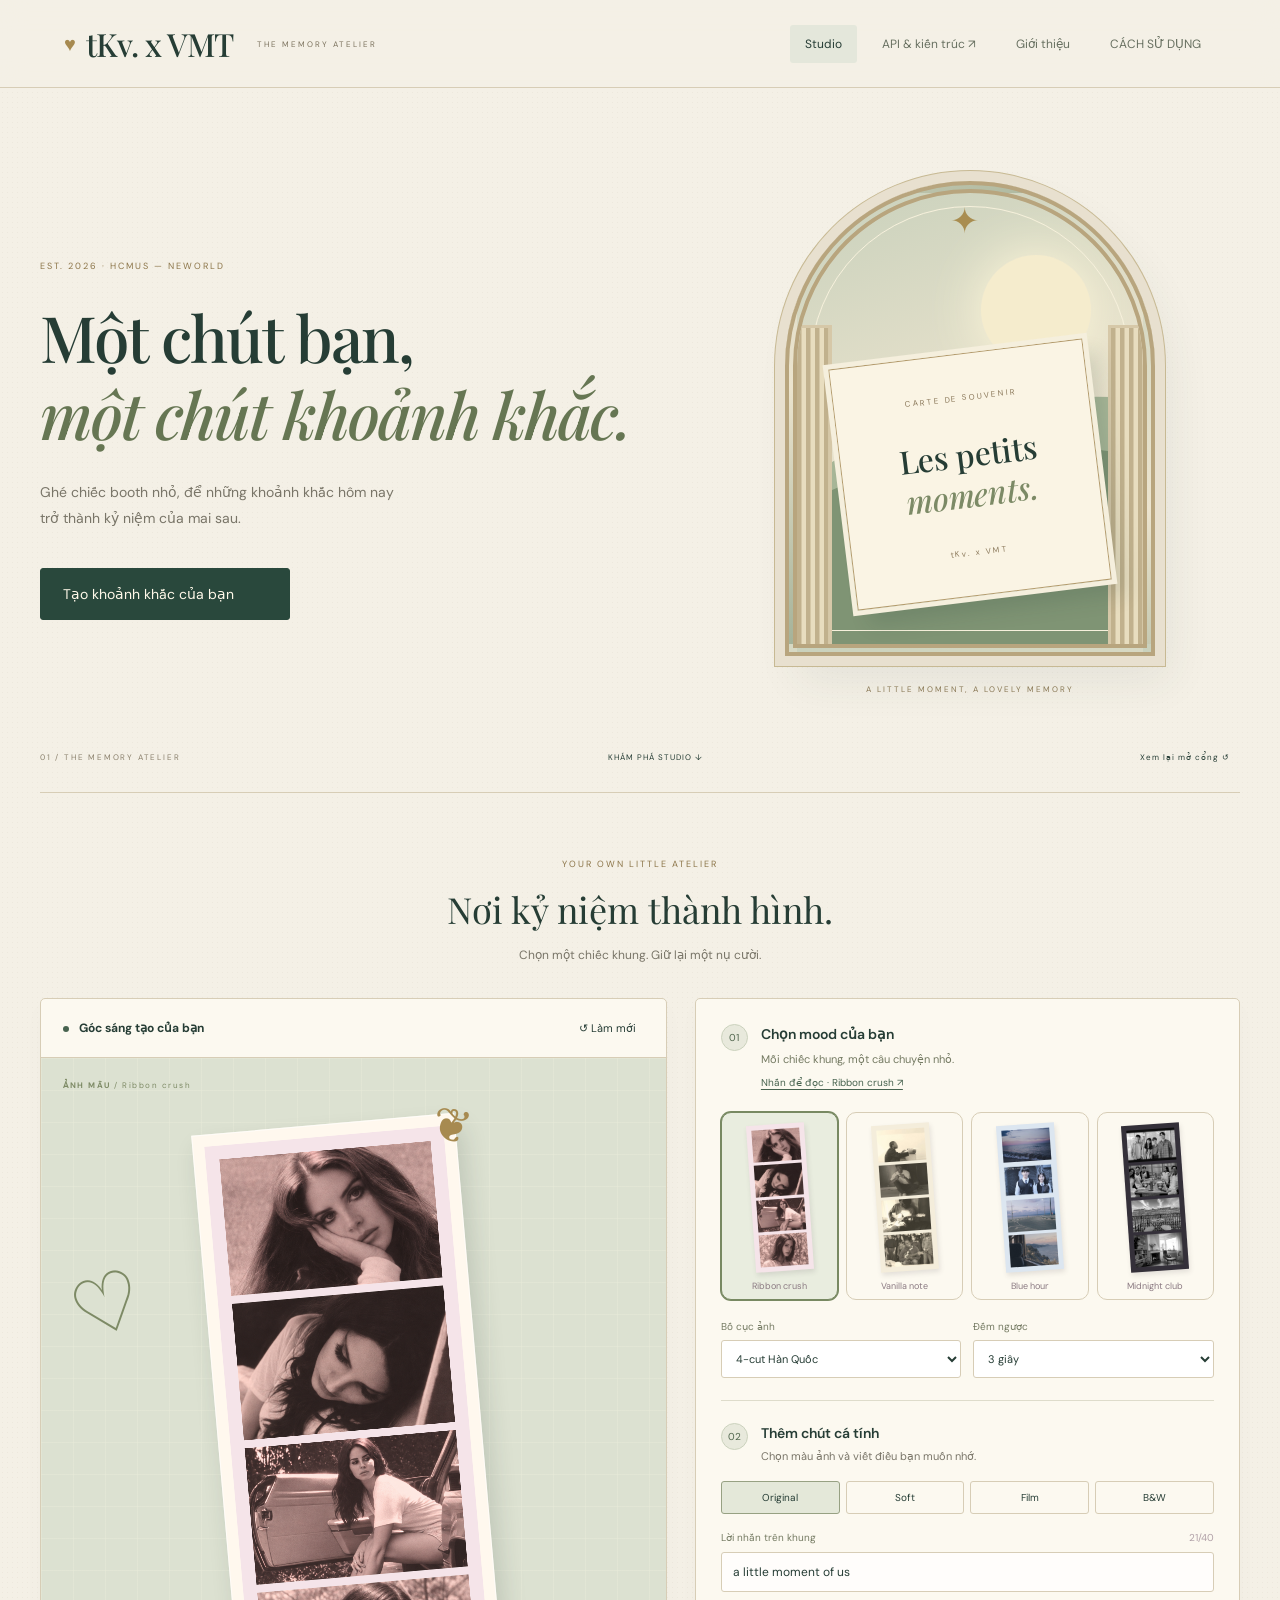
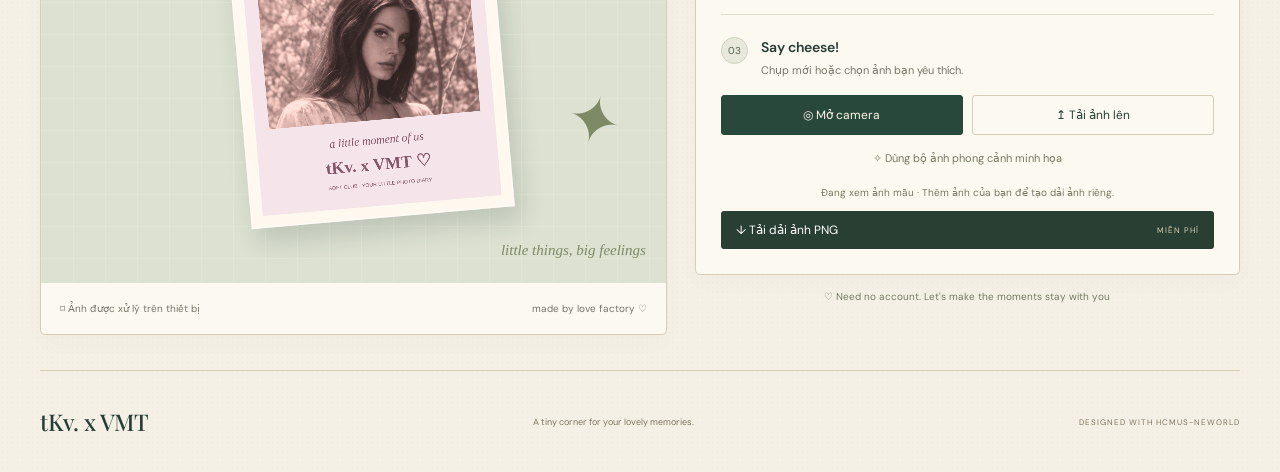
==== commit e400b638: "Refresh Midnight with Suzy and Park Bo-gum friends, Paris balcony and European living room" ====
--- a/index.html
+++ b/index.html
@@ -13,4 +13,4 @@
  <div class="about-grid"><figure class="about-photo"><img src="./neworld-team.jpg" width="2048" height="1365" loading="lazy" decoding="async" alt="Ảnh kỷ niệm nhóm sinh viên NEWORLD tại khuôn viên giáo dục quốc phòng"><figcaption>HCMUS- Neworld</figcaption></figure>
  <div class="about-copy"><span class="about-tag">HELLO FROM NEWORLD ✷</span><p>Chúng tôi là những sinh viên khoa Công Nghệ Thông Tin đang theo học năm thứ hai (K25 - CTT6 - NEWORLD) tại ĐH Khoa Học Tự Nhiên (HCMUS).</p><p>Chúng tôi ham học hỏi, chăm chỉ, sáng tạo, thể hiện đúng tinh thần <strong>“Yêu Khoa Học - Chọn Tự Nhiên”.</strong></p><p>Hân hạnh, trân trọng gửi đến các bạn website này để tạo ảnh Photobooth lấy liền khi cần đâu đó một website gọn, nhẹ, mà tiện lợi để lấy ảnh xinh.</p><p class="about-wish">Chúc các bạn ngày tốt lành! <span>♡</span></p><button class="about-return" id="backToStudio">Quay lại photobooth</button></div></div>
 </main>
-<dialog id="storyDialog" aria-labelledby="storyTitle"><span class="eyebrow">MỖI CHIẾC KHUNG, MỘT CÂU CHUYỆN</span><h2 id="storyTitle"></h2><p id="storyInspiration" class="story-inspiration"></p><div id="storyCopy"></div><button id="closeStory" class="primary">Trở về chọn khung ♡</button></dialog><dialog id="cameraDialog"><div class="cardhead"><strong>Khoảnh khắc của bạn</strong><button id="closeCamera">Đóng ✕</button></div><video id="video" autoplay playsinline muted></video><p id="cameraStatus" role="status">Sẵn sàng</p><button id="snap" class="primary">◎ Chụp bộ ảnh</button></dialog><dialog id="helpDialog"><h2>CÁCH SỬ DỤNG</h2><p>1. Chọn khung, bố cục và màu ảnh.</p><p>2. Mở camera, tải ảnh lên hoặc thử ảnh minh họa.</p><p>3. Viết lời nhắn rồi tải dải ảnh PNG.</p><p>Ảnh được xử lý trên thiết bị và không được gửi lên máy chủ.</p><button id="closeHelp" class="primary">Mình hiểu rồi</button></dialog><script src="app.js?v=15"></script></body></html>
+<dialog id="storyDialog" aria-labelledby="storyTitle"><span class="eyebrow">MỖI CHIẾC KHUNG, MỘT CÂU CHUYỆN</span><h2 id="storyTitle"></h2><p id="storyInspiration" class="story-inspiration"></p><div id="storyCopy"></div><button id="closeStory" class="primary">Trở về chọn khung ♡</button></dialog><dialog id="cameraDialog"><div class="cardhead"><strong>Khoảnh khắc của bạn</strong><button id="closeCamera">Đóng ✕</button></div><video id="video" autoplay playsinline muted></video><p id="cameraStatus" role="status">Sẵn sàng</p><button id="snap" class="primary">◎ Chụp bộ ảnh</button></dialog><dialog id="helpDialog"><h2>CÁCH SỬ DỤNG</h2><p>1. Chọn khung, bố cục và màu ảnh.</p><p>2. Mở camera, tải ảnh lên hoặc thử ảnh minh họa.</p><p>3. Viết lời nhắn rồi tải dải ảnh PNG.</p><p>Ảnh được xử lý trên thiết bị và không được gửi lên máy chủ.</p><button id="closeHelp" class="primary">Mình hiểu rồi</button></dialog><script src="app.js?v=16"></script></body></html>
